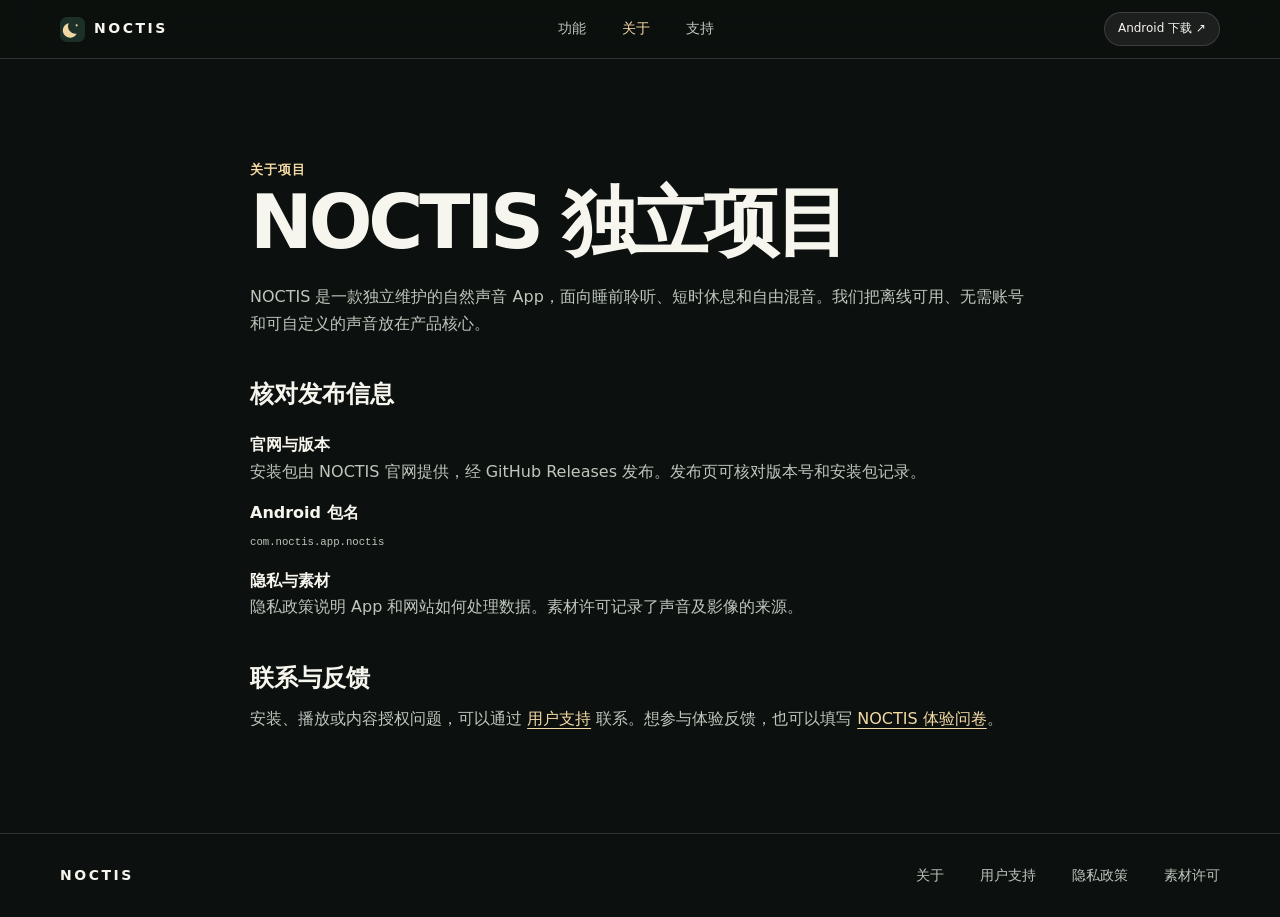
==== about.html @ 9ac9e9d8 "Explain NOCTIS features, availability and official downloads" ====
<!doctype html>
<html lang="zh-CN">
<head>
  <meta charset="utf-8">
  <meta name="viewport" content="width=device-width,initial-scale=1">
  <meta name="description" content="了解 NOCTIS 独立项目、官方发布渠道、素材许可和联系途径。">
  <title>关于 NOCTIS · 独立项目</title>
  <link rel="icon" href="assets/mark.svg">
  <link rel="stylesheet" href="assets/site.css?v=4">
  <link rel="stylesheet" href="assets/product.css?v=1">
</head>
<body>
  <header class="top"><nav class="nav" aria-label="主导航"><a class="brand" href="./"><img src="assets/mark.svg" alt="">NOCTIS</a><div class="nav-links"><a href="index.html#features">功能</a><a href="about.html" aria-current="page">关于</a><a href="support.html">支持</a></div><a class="nav-cta" href="support.html#android">Android 下载 ↗</a></nav></header>
  <main class="article">
    <p class="eyebrow">关于项目</p>
    <h1>NOCTIS 独立项目</h1>
    <p>NOCTIS 是一款独立维护的自然声音 App，面向睡前聆听、短时休息和自由混音。我们把离线可用、无需账号和可自定义的声音放在产品核心。</p>
    <h2>核对发布信息</h2>
    <dl class="trust-list">
      <div><dt>官网与版本</dt><dd>安装包由 NOCTIS 官网提供，经 <a href="https://github.com/Evan09ang/noctis-site/releases">GitHub Releases</a> 发布。发布页可核对版本号和安装包记录。</dd></div>
      <div><dt>Android 包名</dt><dd><code>com.noctis.app.noctis</code></dd></div>
      <div><dt>隐私与素材</dt><dd><a href="privacy.html">隐私政策</a>说明 App 和网站如何处理数据。<a href="credits.html">素材许可</a>记录了声音及影像的来源。</dd></div>
    </dl>
    <h2>联系与反馈</h2>
    <p>安装、播放或内容授权问题，可以通过 <a href="support.html">用户支持</a> 联系。想参与体验反馈，也可以填写 <a href="https://v.wjx.cn/vm/Q10hQEz.aspx" rel="noopener noreferrer" target="_blank">NOCTIS 体验问卷</a>。</p>
  </main>
  <footer class="footer"><div class="wrap"><a class="brand" href="./">NOCTIS</a><nav aria-label="页脚导航"><a href="about.html" aria-current="page">关于</a><a href="support.html">用户支持</a><a href="privacy.html">隐私政策</a><a href="credits.html">素材许可</a></nav></div></footer>
</body>
</html>
---- assets/site.css ----
:root {
  color-scheme: dark;
  --bg: #0c100e;
  --panel: #17201a;
  --ink: #f6f5ee;
  --muted: #bdc7bc;
  --gold: #f4d9a4;
  --line: #ffffff24;
  --page: 1160px;
  --radius: 32px;
  --ease: cubic-bezier(.22, .75, .22, 1);
  font-family: system-ui, "PingFang SC", "Microsoft YaHei", sans-serif;
}
* { box-sizing: border-box; }
[hidden] { display: none !important; }
html { scroll-behavior: smooth; scroll-padding-top: 80px; }
body { margin: 0; background: var(--bg); color: var(--ink); line-height: 1.65; }
a { color: inherit; text-decoration: none; }
button, input { font: inherit; }
button { cursor: pointer; color: inherit; }
img { display: block; max-width: 100%; }
h1, h2, h3, p, figure { margin: 0; }
p { color: var(--muted); }
a:focus-visible, button:focus-visible, input:focus-visible, summary:focus-visible { outline: 2px solid #b99252; outline-offset: 5px; }
.wrap { width: min(var(--page), calc(100% - 72px)); margin-inline: auto; }
.skip { position: fixed; z-index: 20; top: 10px; left: 12px; transform: translateY(-150%); background: var(--gold); color: var(--bg); border-radius: 10px; padding: 8px 15px; }
.skip:focus { transform: none; }

.top { position: sticky; z-index: 5; top: 0; background: #0c100ef0; backdrop-filter: blur(18px); border-bottom: 1px solid var(--line); }
.nav { width: min(var(--page), calc(100% - 72px)); min-height: 58px; margin: auto; display: flex; align-items: center; justify-content: space-between; gap: 18px; }
.brand { display: inline-flex; align-items: center; gap: 9px; white-space: nowrap; font-weight: 760; letter-spacing: .18em; font-size: 14px; }
.brand img { width: 25px; height: 25px; }
.nav > div, .footer nav { display: flex; gap: clamp(15px, 3vw, 36px); align-items: center; }
.nav > div a, .footer nav a { font-size: 14px; color: var(--muted); }
.nav > div a:hover, .footer nav a:hover { color: var(--ink); }
.nav-cta { background: #ffffff12; border: 1px solid var(--line); border-radius: 99px; padding: 6px 13px; font-size: 12px; white-space: nowrap; }
.nav-cta:hover { background: #ffffff23; }
.nav [aria-current="page"] { color: var(--gold); }
.eyebrow { font-size: 13px; font-weight: 690; letter-spacing: .08em; color: var(--gold); }
.button { display: inline-flex; align-items: center; justify-content: center; gap: 12px; padding: 11px 22px; min-height: 46px; border-radius: 999px; background: var(--gold); color: #231e12; font-size: 15px; font-weight: 730; transition: background .22s, transform .22s var(--ease); }
.button:hover { background: #ffeac1; transform: translateY(-2px); }

.hero { position: relative; isolation: isolate; overflow: hidden; background: #18241e; }
.hero-media, .hero-poster, .hero-video, .hero::after { position: absolute; inset: 0; width: 100%; height: 100%; object-fit: cover; }
.hero-media { z-index: -2; }
.hero-video { opacity: 0; transition: opacity .8s var(--ease); }
.hero-video.is-ready { opacity: 1; }
.hero::after { content: ""; z-index: -1; background: linear-gradient(90deg,#0b1411ed 5%,#0b1411ba 43%,#0a120d42 78%), linear-gradient(0deg,#0c100e 0%,transparent 35%); }
.hero-layout { min-height: min(760px, max(650px, 83svh)); display: grid; grid-template-columns: minmax(0,1.23fr) minmax(0,.77fr); gap: clamp(28px,6vw,94px); align-items: center; padding-block: 58px 72px; }
.hero h1 { font-size: clamp(64px, 8.5vw, 132px); line-height: 1.04; letter-spacing: -.07em; font-weight: 790; margin-block: 17px 23px; }
.hero-description { color: #e5eae2; font-size: clamp(16px, 2vw, 22px); }
.hero-actions { display: flex; align-items: center; flex-wrap: wrap; gap: 18px 24px; margin-top: 29px; }
.hero-link { font-size: 15px; color: #f6f5ee; }
.hero-link:hover, .text-link:hover { text-decoration: underline; text-underline-offset: 4px; }
.hero-device { display: grid; justify-items: center; }
.device { position: relative; width: min(100%, 280px); aspect-ratio: 390/844; padding: 6px; background: #0a0c0b; border: 1px solid #788178; border-radius: 36px; overflow: hidden; box-shadow: 0 28px 64px #0007, 0 0 0 4px #ffffff18; }
.device > img { width: 100%; height: 100%; object-fit: cover; border-radius: 29px; }
.motion { position: absolute; right: max(17px, calc((100vw - var(--page))/2)); bottom: 16px; border: 1px solid var(--line); border-radius: 999px; background: #121a15d4; padding: 7px 13px; font-size: 12px; }

.section { padding-block: clamp(64px,9vw,125px); }
.section h2 { font-size: clamp(34px, 5vw, 67px); line-height: 1.12; letter-spacing: -.055em; }
.section-heading { display: flex; justify-content: space-between; align-items: end; gap: 25px; margin-bottom: 29px; }
.section-heading .eyebrow { margin-bottom: 9px; }
.section-heading > p { max-width: 19em; font-size: 15px; }
.scene { position: relative; isolation: isolate; overflow: hidden; border-radius: var(--radius); background: var(--panel); height: clamp(300px,43vw,505px); width: 100%; }
.scene-images, .scene-image, .scene::after { position: absolute; inset: 0; width: 100%; height: 100%; z-index: -2; }
.scene-image { object-fit: cover; opacity: 0; transform: scale(1.025); transition: opacity .65s var(--ease), transform .8s var(--ease); }
.scene-image.is-current { opacity: 1; transform: none; }
.scene::after { content: ""; z-index: -1; background: linear-gradient(0deg,#06100de8,transparent 66%); }
.scene-caption { position: absolute; inset: auto 0 0; padding: clamp(19px,4vw,38px); display: flex; align-items: end; justify-content: space-between; gap: 15px; }
.scene-caption h3 { font-size: clamp(30px,5vw,57px); line-height: 1.1; letter-spacing: -.04em; }
.scene-caption p { margin-top: 7px; color: #e4ece2; }
.play { display: grid; place-items: center; border: 1px solid #ffffff55; background: #f4d9a4; color: #241e12; border-radius: 50%; width: 62px; height: 62px; flex: 0 0 auto; transition: transform .2s var(--ease), background .2s; }
.play:hover { transform: scale(1.06); background: #ffeac1; }
.play-glyph { width: 0; height: 0; margin-left: 4px; border-top: 8px solid transparent; border-bottom: 8px solid transparent; border-left: 13px solid currentColor; }
.play[aria-pressed="true"] .play-glyph { width: 13px; height: 16px; margin: 0; border: 0; border-inline: 4px solid currentColor; }
.scene-controls { display: flex; align-items: center; justify-content: space-between; gap: 14px; margin-top: 16px; }
.scene-tabs, .feature-tabs { display: flex; flex-wrap: wrap; gap: 8px; }
.scene-tabs button, .feature-tabs button { border: 1px solid var(--line); background: transparent; min-height: 43px; border-radius: 999px; padding: 6px 17px; font-size: 14px; transition: background .22s, color .22s, border-color .22s; }
.scene-tabs button:hover { background: #ffffff16; }
.scene-tabs [aria-pressed="true"] { background: var(--gold); border-color: var(--gold); color: #241e12; }
.volume { display: flex; align-items: center; gap: 10px; color: var(--muted); font-size: 13px; }
.volume input { width: clamp(58px,12vw,135px); accent-color: var(--gold); }
#audio-status:empty { display: none; }
#audio-status { margin-top: 12px; }

.features { color-scheme: light; background: #eeeae0; color: #1b231d; }
.features .eyebrow { color: #5d6656; }
.product { min-height: 570px; border-radius: var(--radius); display: grid; grid-template-columns: minmax(0,1.05fr) minmax(0,.95fr); align-items: center; gap: 26px; padding: clamp(24px,5vw,63px); background: radial-gradient(ellipse at 80% 25%,#e6eadf,#f7f4eb 65%); }
.product-copy { min-width: 0; }
.feature-tabs button { border-color: #25392729; background: #ffffff77; }
.feature-tabs button:hover { background: #e3e9db; }
.feature-tabs [aria-selected="true"] { background: #25392b; border-color: #25392b; color: #f9f7ee; }
.feature-panels { min-height: 250px; padding-top: 27px; }
.feature-panel { animation: panel-enter .38s var(--ease) both; }
@keyframes panel-enter { from { opacity: 0; transform: translateY(8px); } to { opacity: 1; transform: none; } }
.feature-panel h3 { font-size: clamp(32px, 4.3vw, 55px); line-height: 1.13; letter-spacing: -.05em; }
.feature-panel p { margin-top: 15px; max-width: 24em; color: #4b594d; }
.text-link { display: inline-block; margin-top: 14px; font-size: 15px; font-weight: 680; }
.feature-device { display: grid; justify-items: center; gap: 15px; }
.feature-device .device { width: min(100%, 225px); box-shadow: 0 20px 45px #14291b42, 0 0 0 4px #20382922; }
.feature-device .feature-screen { position: absolute; inset: 6px; width: calc(100% - 12px); height: calc(100% - 12px); opacity: 0; transition: opacity .45s var(--ease); }
.feature-screen.is-current { opacity: 1; }
.feature-device figcaption { color: #536456; font-size: 12px; }

.closing { text-align: center; background: radial-gradient(ellipse at 50% 0%,#18271d,transparent 72%); }
.closing p { margin: 14px 0 23px; }
.footer { border-top: 1px solid var(--line); padding-block: 30px; }
.footer .wrap { display: flex; justify-content: space-between; gap: 20px; flex-wrap: wrap; }
.footer nav { flex-wrap: wrap; row-gap: 10px; }
.article { width: min(780px,calc(100% - 44px)); margin: auto; padding-block: clamp(48px,8vw,100px); }
.article h1 { font-size: clamp(42px,7vw,75px); letter-spacing: -.055em; line-height: 1.12; margin-bottom: 20px; }
.article h2 { margin: 38px 0 8px; font-size: 24px; }
.article p + p { margin-top: 12px; }
.article p a, .article li a { color: var(--gold); text-decoration: underline; text-underline-offset: 4px; }
.article li { margin: .55em 0; }
.contacts, .plans { display: grid; grid-template-columns: repeat(2,minmax(0,1fr)); gap: 14px; margin: 25px 0; }
.card { border-radius: 20px; padding: 22px; background: var(--panel); border: 1px solid var(--line); overflow-wrap: anywhere; }
.card h2, .card h3 { margin: 0 0 6px; }
.card strong { font-size: 34px; color: var(--gold); }
details { border-bottom: 1px solid var(--line); padding-block: 16px; }
summary { cursor: pointer; font-weight: 650; }
details p { padding-top: 9px; }
.status-note { border-left: 2px solid var(--gold); padding-left: 14px; }
.article .button { margin-top: 16px; }

.survey-invite {
  position: fixed;
  z-index: 8;
  left: max(16px, env(safe-area-inset-left));
  bottom: max(16px, env(safe-area-inset-bottom));
  width: min(340px, calc(100% - 32px));
  padding: 21px;
  border: 1px solid #f4d9a43f;
  border-radius: 22px;
  background: #152019f5;
  backdrop-filter: blur(16px);
  box-shadow: 0 12px 36px #0006;
  animation: panel-enter .4s var(--ease) both;
}
.survey-invite h2 { padding-right: 36px; font-size: 18px; line-height: 1.35; }
.survey-invite p { margin-block: 9px 14px; font-size: 14px; }
.survey-invite .button { min-height: 44px; padding: 8px 16px; font-size: 14px; }
.survey-close {
  position: absolute;
  top: 8px;
  right: 8px;
  width: 44px;
  height: 44px;
  border: 0;
  border-radius: 50%;
  background: transparent;
  color: var(--muted);
  font-size: 23px;
  line-height: 1;
}
.survey-close:hover { background: #ffffff12; color: var(--ink); }
.cinema-off .survey-invite { animation: none; }
@media (max-width: 600px) {
  .survey-invite { bottom: calc(68px + env(safe-area-inset-bottom)); }
}

/* Motion stays on separate layers so scrolling and tab changes can overlap. */
[data-reveal] { transition: opacity .7s var(--ease), transform .85s var(--ease); }
.reveal-pending { opacity: 0; transform: translateY(25px); }
.reveal-pending:focus-within { opacity: 1; transform: none; }
.hero-inner > *, .sleep-intro > * { animation: heading-enter .95s var(--ease) both; }
.hero-inner h1, .sleep-intro h1 { animation-delay: .08s; }
.hero-description, .sleep-intro p:last-child { animation-delay: .18s; }
.hero-actions { animation-delay: .27s; }
.hero-device { animation: device-enter 1.15s .14s var(--ease) both; }
.play { position: relative; }
.play[aria-pressed="true"]::after {
  content: "";
  position: absolute;
  inset: -1px;
  border: 1px solid var(--gold);
  border-radius: inherit;
  pointer-events: none;
  animation: pulse-ring 2.4s ease-out infinite;
}
.button:active, .play:active { transform: scale(.96); }
.scene-tabs button:active, .feature-tabs button:active, .tool-button:active { transform: scale(.95); }
.product { position: relative; isolation: isolate; }
.product::before {
  content: "";
  position: absolute;
  z-index: -1;
  inset: 0;
  border-radius: inherit;
  pointer-events: none;
  background: radial-gradient(ellipse at 77% 48%,#e4b87580,transparent 54%);
  opacity: 0;
  transition: opacity .9s var(--ease);
}
.product[data-feature="mix"]::before { opacity: .48; }
.product[data-feature="nap"]::before { opacity: 1; }
.feature-device .feature-screen { transform: scale(1.035); transition: opacity .55s var(--ease), transform .8s var(--ease); }
.feature-device .feature-screen.is-current { transform: none; }
@keyframes heading-enter {
  from { opacity: .45; transform: translateY(14px); }
  to { opacity: 1; transform: none; }
}
@keyframes device-enter {
  from { opacity: 0; transform: translateY(28px) scale(.96); }
  to { opacity: 1; transform: none; }
}
@keyframes pulse-ring {
  from { opacity: .65; transform: scale(1); }
  75%, to { opacity: 0; transform: scale(1.46); }
}
@keyframes hero-depth { to { transform: translateY(7%) scale(1.18); } }
@keyframes device-depth { to { transform: translateY(-34px) scale(.96); } }
@keyframes scroll-progress { from { transform: scaleX(0); } to { transform: scaleX(1); } }

@supports (animation-timeline: scroll()) {
  @media (prefers-reduced-motion: no-preference) {
    .landing .top::after {
      content: "";
      position: absolute;
      inset: auto 0 -1px;
      height: 2px;
      background: var(--gold);
      transform-origin: left;
      animation: scroll-progress linear both;
      animation-timeline: scroll(root block);
    }
    .hero-media { animation: hero-depth linear both; animation-timeline: scroll(root block); animation-range: 0px 700px; }
  }
  @media (min-width: 751px) and (prefers-reduced-motion: no-preference) {
    .hero-device .device { animation: device-depth linear both; animation-timeline: scroll(root block); animation-range: 0px 700px; }
  }
}

.sleep-main {
  padding-block: clamp(53px, 8vw, 102px);
  background: radial-gradient(ellipse at 76% 15%, #253a2d 0%, transparent 52%);
}
.sleep-intro { margin-bottom: clamp(24px, 5vw, 49px); }
.sleep-intro h1 { font-size: clamp(46px, 8vw, 96px); line-height: 1.07; letter-spacing: -.06em; margin: 10px 0 15px; }
.sleep-intro p:last-child { max-width: 32em; }
.sleep-card { padding: clamp(19px, 4vw, 45px); border: 1px solid var(--line); border-radius: var(--radius); background: #152019; }
.sleep-card h2 { font-size: clamp(25px, 3vw, 40px); line-height: 1.14; letter-spacing: -.04em; }
.sleep-card h2 + p { margin-top: 10px; }
.breathing { display: grid; align-items: center; grid-template-columns: minmax(0,1fr) minmax(0,1fr); gap: 20px; background: radial-gradient(ellipse at 79% 51%, #2b4936, #152019 63%); }
.breath-stage { display: grid; place-items: center; min-height: clamp(200px, 28vw, 315px); position: relative; isolation: isolate; }
.breath-stage::before {
  content: "";
  position: absolute;
  z-index: -1;
  width: min(78%, 245px);
  aspect-ratio: 1;
  border-radius: 50%;
  border: 1px solid #cce1b94a;
  box-shadow: 0 0 0 16px #cce1b912, 0 0 0 32px #cce1b909;
}
.breath-orb {
  width: min(70%, 181px);
  aspect-ratio: 1;
  border-radius: 50%;
  border: 1px solid #d1e2b8;
  background: radial-gradient(circle at 32% 24%, #c6d7a8, #638468 45%, #1c3e2c 90%);
  box-shadow: inset 0 0 22px #eeefd23b, 0 0 38px #b0cda340;
  transform: scale(.82);
  animation: breathe 10s infinite paused;
}
.breath-stage[data-state="running"] .breath-orb { animation-play-state: running; }
.breath-stage[data-state="idle"] .breath-orb { animation: none; }
.breath-phase { position: absolute; color: #fffcef; background: #142019db; border: 1px solid #e2ebce47; padding: 5px 14px; border-radius: 999px; font-size: 14px; }
@keyframes breathe {
  0% { transform: scale(.82); animation-timing-function: cubic-bezier(.4,0,.3,1); }
  40% { transform: scale(1.13); animation-timing-function: cubic-bezier(.4,0,.3,1); }
  100% { transform: scale(.82); }
}
.tool-actions { display: flex; flex-wrap: wrap; align-items: center; gap: 8px; margin-top: 21px; }
.tool-button { border: 1px solid var(--line); background: #ffffff0b; border-radius: 999px; min-height: 44px; padding: 8px 15px; transition: background .2s, transform .25s var(--ease); }
.tool-button:hover { background: #ffffff1a; }
.tool-button:disabled { opacity: .48; cursor: default; transform: none; }
.tool-primary { border-color: var(--gold); background: var(--gold); color: #231e12; font-weight: 680; }
.tool-primary:hover { background: #ffeac1; }
.breath-clock { color: var(--muted); margin-inline-start: 6px; font-variant-numeric: tabular-nums; }
.sleep-grid { display: grid; grid-template-columns: repeat(2,minmax(0,1fr)); gap: 16px; margin-top: 16px; }
.sleep-form { display: grid; grid-template-columns: repeat(2,minmax(0,1fr)); gap: 12px; margin-top: 20px; }
.sleep-form label { display: grid; gap: 4px; color: var(--muted); font-size: 14px; min-width: 0; }
.sleep-form input { width: 100%; min-width: 0; min-height: 43px; border: 1px solid var(--line); border-radius: 10px; color: var(--ink); background: #0c1510; padding: 7px 10px; font-size: 16px; }
.sleep-form button { align-self: end; }
.sleep-result { display: block; min-height: 3.3em; color: var(--gold); margin-top: 15px; }
.sleep-result:not(:empty) { animation: panel-enter .42s var(--ease) both; }
.checklist { display: grid; gap: 2px; margin-top: 15px; }
.checklist label { display: flex; align-items: center; gap: 10px; min-height: 43px; cursor: pointer; }
.checklist input { width: 18px; height: 18px; flex: none; accent-color: var(--gold); }
.checklist label:has(:checked) { color: var(--muted); }
.check-progress { width: 100%; height: 4px; margin-top: 16px; overflow: hidden; border-radius: 99px; background: #ffffff20; }
.check-progress span { display: block; width: calc(var(--completed, 0) * 100%); height: 100%; background: var(--gold); border-radius: inherit; transition: width .5s var(--ease); }

@media (max-width: 750px) {
  .wrap, .nav { width: calc(100% - 40px); }
  .hero-layout { min-height: auto; grid-template-columns: 1fr; text-align: center; gap: 38px; padding-block: 58px 62px; }
  .hero h1 { font-size: clamp(59px, 13vw, 96px); margin-block: 12px 17px; }
  .hero-actions { justify-content: center; margin-top: 23px; }
  .hero::after { background: linear-gradient(180deg,#0c1713c9,#0b141186 52%,#0c100e); }
  .hero-device .device { width: min(66vw, 225px); }
  .section-heading { display: grid; gap: 10px; }
  .scene { border-radius: 23px; }
  .product { grid-template-columns: 1fr; gap: 12px; min-height: 0; }
  .feature-panels { min-height: 206px; }
  .feature-device .device { width: min(55vw, 205px); }
  .sleep-grid, .breathing { grid-template-columns: 1fr; }
  .breathing { background: radial-gradient(ellipse at 50% 76%, #2b4936, #152019 70%); }
}
@media (max-width: 450px) {
  .nav { width: calc(100% - 28px); gap: 10px; }
  .nav > div { gap: clamp(8px, 2.8vw, 13px); }
  .nav > div a { font-size: 12px; }
  .nav-cta { display: none; }
  .contacts, .plans { grid-template-columns: 1fr; }
  .scene-tabs { gap: 6px; }
  .scene-tabs button, .feature-tabs button { padding-inline: 11px; }
  .play { width: 53px; height: 53px; }
}
@media (prefers-reduced-motion: reduce) {
  html { scroll-behavior: auto; }
  *, *::before, *::after { animation-duration: .01ms !important; transition-duration: .01ms !important; }
  .reveal-pending { opacity: 1; transform: none; }
  .play[aria-pressed="true"]::after, .breath-orb { animation: none; }
}
---- assets/product.css ----
.proof-grid { display:grid; grid-template-columns:minmax(0,1fr) minmax(220px,310px); gap:clamp(28px,8vw,100px); align-items:center; max-width:920px; }
.product-proof { background:radial-gradient(ellipse at 80% 15%, #253d31, transparent 65%), #101713; }
.product-proof h2 { margin:.24em 0 .48em; font-size:clamp(2rem,5vw,3.8rem); line-height:1.12; letter-spacing:-.04em; }
.product-proof ol { padding-left:1.3em; color:var(--muted); margin:0 0 24px; }
.product-proof li + li { margin-top:8px; }
.proof-video { width:100%; max-width:310px; justify-self:center; }
.proof-video video { display:block; width:100%; aspect-ratio:9/16; object-fit:contain; border-radius:22px; background:#0a0f0d; border:1px solid var(--line); }
.proof-video figcaption { margin-top:8px; color:var(--muted); font-size:.81rem; text-align:center; }
.app-bridge { margin:28px auto 0; padding:clamp(18px,4vw,36px); border:1px solid var(--line); border-radius:24px; background:#19251e; }
.app-bridge h2 { margin-bottom:.4em; }
.app-bridge .bridge-actions { display:flex; flex-wrap:wrap; gap:12px 20px; align-items:center; margin-top:18px; }
.trust-list { display:grid; gap:15px; margin:1.1em 0; }
.trust-list dt { color:var(--ink); font-weight:650; }
.trust-list dd { color:var(--muted); margin:0; overflow-wrap:anywhere; }
.trust-list code { font-size:.82em; }
@media (max-width:620px) {
  .proof-grid { grid-template-columns:1fr; }
  .proof-video { max-width:255px; justify-self:start; }
}
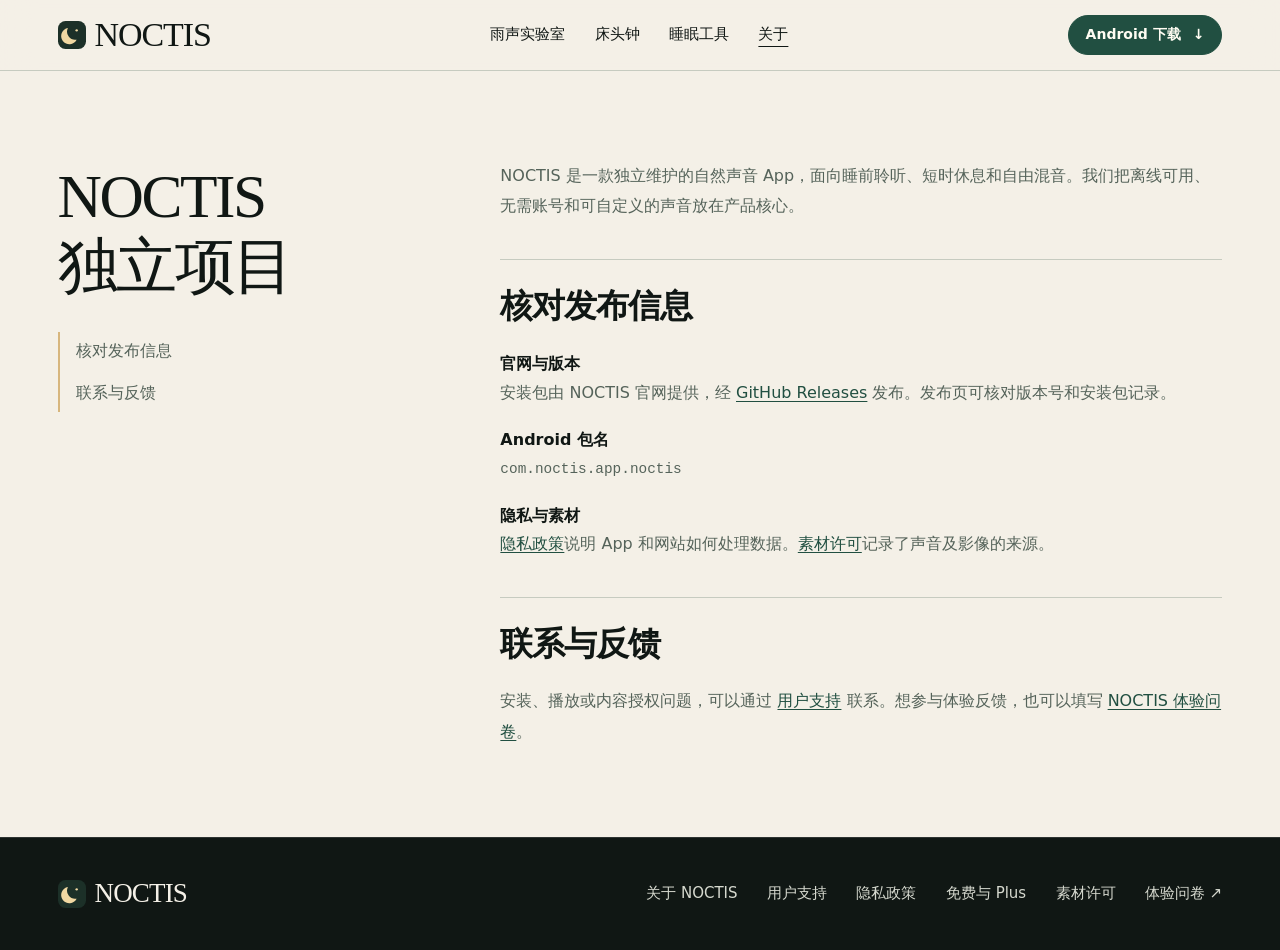
==== commit f6cd6f21: "Publish the NOCTIS 1.3.0 listening experience" ====
--- a/about.html
+++ b/about.html
@@ -6,24 +6,30 @@
   <meta name="description" content="了解 NOCTIS 独立项目、官方发布渠道、素材许可和联系途径。">
   <title>关于 NOCTIS · 独立项目</title>
   <link rel="icon" href="assets/mark.svg">
-  <link rel="stylesheet" href="assets/site.css?v=4">
-  <link rel="stylesheet" href="assets/product.css?v=1">
-</head>
-<body>
-  <header class="top"><nav class="nav" aria-label="主导航"><a class="brand" href="./"><img src="assets/mark.svg" alt="">NOCTIS</a><div class="nav-links"><a href="index.html#features">功能</a><a href="about.html" aria-current="page">关于</a><a href="support.html">支持</a></div><a class="nav-cta" href="support.html#android">Android 下载 ↗</a></nav></header>
-  <main class="article">
-    <p class="eyebrow">关于项目</p>
-    <h1>NOCTIS 独立项目</h1>
-    <p>NOCTIS 是一款独立维护的自然声音 App，面向睡前聆听、短时休息和自由混音。我们把离线可用、无需账号和可自定义的声音放在产品核心。</p>
-    <h2>核对发布信息</h2>
+  <link rel="stylesheet" href="assets/site.css?v=6">
+
+<meta name="theme-color" content="#f4f0e7"></head>
+<body class="document"><a class="skip" href="#main">跳到内容</a>
+  <header class="top">
+    <nav class="nav wrap" aria-label="主导航">
+      <a class="brand" href="index.html" aria-label="NOCTIS 首页"><img src="assets/mark.svg" alt="" width="30" height="30"><span>NOCTIS</span></a>
+      <div class="nav-links"><a href="rain.html">雨声实验室</a><a href="clock.html">床头钟</a><a href="sleep.html">睡眠工具</a><a href="about.html" aria-current="page">关于</a></div>
+      <a class="nav-cta" href="support.html#android">Android 下载 <span aria-hidden="true">↓</span></a>
+      <details class="nav-menu"><summary aria-label="导航菜单"><i aria-hidden="true"></i></summary><div><a href="rain.html">雨声实验室</a><a href="clock.html">床头钟</a><a href="sleep.html">睡眠工具</a><a href="about.html" aria-current="page">关于</a><a href="support.html">用户支持</a></div></details>
+    </nav>
+  </header>
+  <main class="article-shell wrap" id="main">
+    <div class="article-aside"><h1>NOCTIS 独立项目</h1><nav class="section-list" aria-label="本页目录"><a href="#about-1">核对发布信息</a><a href="#about-2">联系与反馈</a></nav></div>
+    <div class="article"><p>NOCTIS 是一款独立维护的自然声音 App，面向睡前聆听、短时休息和自由混音。我们把离线可用、无需账号和可自定义的声音放在产品核心。</p>
+    <h2 id="about-1">核对发布信息</h2>
     <dl class="trust-list">
       <div><dt>官网与版本</dt><dd>安装包由 NOCTIS 官网提供，经 <a href="https://github.com/Evan09ang/noctis-site/releases">GitHub Releases</a> 发布。发布页可核对版本号和安装包记录。</dd></div>
       <div><dt>Android 包名</dt><dd><code>com.noctis.app.noctis</code></dd></div>
       <div><dt>隐私与素材</dt><dd><a href="privacy.html">隐私政策</a>说明 App 和网站如何处理数据。<a href="credits.html">素材许可</a>记录了声音及影像的来源。</dd></div>
     </dl>
-    <h2>联系与反馈</h2>
-    <p>安装、播放或内容授权问题，可以通过 <a href="support.html">用户支持</a> 联系。想参与体验反馈，也可以填写 <a href="https://v.wjx.cn/vm/Q10hQEz.aspx" rel="noopener noreferrer" target="_blank">NOCTIS 体验问卷</a>。</p>
+    <h2 id="about-2">联系与反馈</h2>
+    <p>安装、播放或内容授权问题，可以通过 <a href="support.html">用户支持</a> 联系。想参与体验反馈，也可以填写 <a href="https://v.wjx.cn/vm/Q10hQEz.aspx" rel="noopener noreferrer" target="_blank">NOCTIS 体验问卷</a>。</p></div>
   </main>
-  <footer class="footer"><div class="wrap"><a class="brand" href="./">NOCTIS</a><nav aria-label="页脚导航"><a href="about.html" aria-current="page">关于</a><a href="support.html">用户支持</a><a href="privacy.html">隐私政策</a><a href="credits.html">素材许可</a></nav></div></footer>
+  <footer class="footer"><div class="wrap"><a class="brand" href="index.html" aria-label="NOCTIS 首页"><img src="assets/mark.svg" alt="" width="30" height="30"><span>NOCTIS</span></a><nav aria-label="页脚导航"><a href="about.html" aria-current="page">关于 NOCTIS</a><a href="support.html">用户支持</a><a href="privacy.html">隐私政策</a><a href="terms.html">免费与 Plus</a><a href="credits.html">素材许可</a><a id="survey-footer" href="https://v.wjx.cn/vm/Q10hQEz.aspx" target="_blank" rel="noopener noreferrer">体验问卷 ↗</a></nav></div></footer>
 </body>
 </html>
--- a/assets/site.css
+++ b/assets/site.css
@@ -1,326 +1,156 @@
+@font-face {
+  font-family: "Instrument Serif";
+  src: url("InstrumentSerif-Regular.ttf") format("truetype");
+  font-display: swap;
+}
 :root {
-  color-scheme: dark;
-  --bg: #0c100e;
-  --panel: #17201a;
-  --ink: #f6f5ee;
-  --muted: #bdc7bc;
-  --gold: #f4d9a4;
-  --line: #ffffff24;
-  --page: 1160px;
-  --radius: 32px;
-  --ease: cubic-bezier(.22, .75, .22, 1);
+  color-scheme: light;
+  --bg: #f4f0e7;
+  --panel: #fffdf6;
+  --ink: #101714;
+  --pine: #214f41;
+  --muted: #55635a;
+  --gold: #d7b67d;
+  --line: #c6cbc0;
+  --night: #101714;
+  --paper: #f4f0e7;
+  --page: 1220px;
+  --ease: cubic-bezier(.22,.75,.22,1);
+  --serif: "Instrument Serif", "Songti SC", "Noto Serif CJK SC", "Source Han Serif SC", "SimSun", Georgia, serif;
   font-family: system-ui, "PingFang SC", "Microsoft YaHei", sans-serif;
 }
 * { box-sizing: border-box; }
 [hidden] { display: none !important; }
-html { scroll-behavior: smooth; scroll-padding-top: 80px; }
-body { margin: 0; background: var(--bg); color: var(--ink); line-height: 1.65; }
+html { scroll-behavior: smooth; scroll-padding-top: 92px; }
+body { margin: 0; background: var(--bg); color: var(--ink); line-height: 1.7; }
+button, input { font: inherit; }
+button { color: inherit; cursor: pointer; }
 a { color: inherit; text-decoration: none; }
-button, input { font: inherit; }
-button { cursor: pointer; color: inherit; }
-img { display: block; max-width: 100%; }
 h1, h2, h3, p, figure { margin: 0; }
 p { color: var(--muted); }
-a:focus-visible, button:focus-visible, input:focus-visible, summary:focus-visible { outline: 2px solid #b99252; outline-offset: 5px; }
-.wrap { width: min(var(--page), calc(100% - 72px)); margin-inline: auto; }
-.skip { position: fixed; z-index: 20; top: 10px; left: 12px; transform: translateY(-150%); background: var(--gold); color: var(--bg); border-radius: 10px; padding: 8px 15px; }
+img { display: block; max-width: 100%; }
+::selection { background: #c8d8c5; color: var(--night); }
+:focus-visible { outline: 3px solid #ae812b; outline-offset: 4px; }
+.wrap { width: min(var(--page), calc(100% - clamp(36px, 9vw, 156px))); margin-inline: auto; }
+.skip { position: fixed; left: 12px; top: 10px; z-index: 20; background: var(--paper); color: var(--ink); padding: 8px 16px; transform: translateY(-165%); }
 .skip:focus { transform: none; }
+.top { position: sticky; top: 0; z-index: 8; background: rgb(244 240 231 / 94%); backdrop-filter: blur(16px); border-bottom: 1px solid var(--line); }
+.nav { display: flex; align-items: center; min-height: 70px; gap: clamp(12px, 3vw, 45px); }
+.brand { display: inline-flex; align-items: center; gap: 9px; white-space: nowrap; font: 400 34px/.98 "Instrument Serif", Georgia, serif; letter-spacing: -.032em; }
+.brand img { width: 28px; height: 28px; }
+.nav-links, .footer nav { display: flex; flex-wrap: wrap; align-items: center; gap: clamp(12px, 2.3vw, 33px); }
+.nav-links { margin: 0 auto; }
+.nav-links a, .footer nav a { display: inline-flex; align-items: center; min-height: 44px; font-size: 15px; }
+.nav-links a:hover, .footer nav a:hover, .nav a[aria-current="page"] { text-decoration: underline; text-underline-offset: .45em; }
+.nav-cta, .button, .tool-primary {
+  display: inline-flex; align-items: center; justify-content: center; gap: 12px; min-height: 46px; padding: 8px 20px;
+  font-size: 15px; font-weight: 620; line-height: 1.4; border: 1px solid var(--pine); border-radius: 99px;
+  background: var(--pine); color: #fffdf3; transition: background .2s, transform .22s var(--ease);
+}
+.nav-cta { min-height: 40px; padding-inline: 17px; font-size: 14px; white-space: nowrap; }
+.button:hover, .nav-cta:hover, .tool-primary:hover { background: #173e32; }
+.button:active, .tool-primary:active { transform: scale(.97); }
+.nav-menu { display: none; }
+.footer { background: var(--night); color: var(--paper); border-top: 1px solid #ffffff20; padding-block: 34px; }
+.footer .wrap { display: flex; align-items: center; justify-content: space-between; gap: 24px; }
+.footer nav { color: #d6d9cf; }
+.footer .brand { font-size: 27px; }
+.text-link { display: inline-flex; align-items: center; gap: 6px; min-height: 44px; color: var(--pine); font-weight: 650; }
+.text-link:hover { text-decoration: underline; text-underline-offset: .3em; }
+.section-heading { display: flex; align-items: center; justify-content: space-between; gap: 16px; margin-bottom: clamp(22px, 3vw, 42px); }
+.section-heading h2, .demo h2, .tool-title h1, .sleep-intro h1, .article-aside h1 {
+  font-family: var(--serif); font-weight: 500; line-height: 1.15; letter-spacing: -.04em; text-wrap: balance;
+}
+.section-heading h2, .demo h2 { font-size: clamp(32px, 4.6vw, 65px); }
+.tool-title h1, .sleep-intro h1, .article-aside h1 { font-size: clamp(42px, 6.2vw, 82px); }
+.tool-title, .sleep-intro { display: flex; align-items: end; flex-wrap: wrap; justify-content: space-between; gap: 12px 24px; padding-bottom: clamp(18px, 2.6vw, 32px); margin-bottom: clamp(22px, 3vw, 36px); border-bottom: 1px solid var(--line); }
+.article-shell { display: grid; grid-template-columns: minmax(185px,.66fr) minmax(0,1.4fr); gap: clamp(45px,8vw,132px); align-items: start; padding-block: clamp(40px, 7vw, 100px); }
+.article-aside { position: sticky; top: 110px; }
+.article-aside h1 { font-size: clamp(38px, 4.8vw, 66px); }
+.section-list { display: grid; margin-top: 30px; padding-left: 16px; border-left: 2px solid var(--gold); gap: 4px; }
+.section-list a { display: flex; align-items: center; min-height: 38px; color: var(--muted); }
+.section-list a:hover { text-decoration: underline; color: var(--pine); }
+.article { max-width: 760px; min-width: 0; overflow-wrap: anywhere; font-size: 16px; }
+.article p, .article li, .trust-list dd { color: var(--muted); line-height: 1.9; }
+.article h2 { font-size: clamp(23px, 2.7vw, 33px); font-weight: 600; letter-spacing: -.035em; margin: 38px 0 14px; padding-top: 18px; border-top: 1px solid var(--line); }
+.article p + p, .article .button + p { margin-top: 12px; }
+.article p a, .article li a, .article dd a { color: var(--pine); text-decoration: underline; text-underline-offset: .2em; }
+.article .button { margin: 16px 0 8px; }
+.article ul { padding-left: 1.3em; }
+.article li + li { margin-top: 12px; }
+.article code { font-family: ui-monospace, monospace; font-size: .9em; }
+.article details { border-bottom: 1px solid var(--line); }
+.article summary { cursor: pointer; font-weight: 600; padding: 14px 0; }
+.article details[open] p:last-child { padding-bottom: 20px; }
+.trust-list { display: grid; gap: 18px; }
+.trust-list dt { font-weight: 650; }
+.trust-list dd { margin: 0; }
+.status-note { border-left: 3px solid var(--gold); padding-left: 16px; }
+.plans { display: grid; margin-block: 24px; border: 1px solid var(--line); background: var(--panel); border-radius: 18px; padding: 0 22px; }
+.plans .card { padding: 20px 0; }
+.plans .card + .card { border-top: 1px solid var(--line); }
+.plans h3 { font-size: 20px; }
 
-.top { position: sticky; z-index: 5; top: 0; background: #0c100ef0; backdrop-filter: blur(18px); border-bottom: 1px solid var(--line); }
-.nav { width: min(var(--page), calc(100% - 72px)); min-height: 58px; margin: auto; display: flex; align-items: center; justify-content: space-between; gap: 18px; }
-.brand { display: inline-flex; align-items: center; gap: 9px; white-space: nowrap; font-weight: 760; letter-spacing: .18em; font-size: 14px; }
-.brand img { width: 25px; height: 25px; }
-.nav > div, .footer nav { display: flex; gap: clamp(15px, 3vw, 36px); align-items: center; }
-.nav > div a, .footer nav a { font-size: 14px; color: var(--muted); }
-.nav > div a:hover, .footer nav a:hover { color: var(--ink); }
-.nav-cta { background: #ffffff12; border: 1px solid var(--line); border-radius: 99px; padding: 6px 13px; font-size: 12px; white-space: nowrap; }
-.nav-cta:hover { background: #ffffff23; }
-.nav [aria-current="page"] { color: var(--gold); }
-.eyebrow { font-size: 13px; font-weight: 690; letter-spacing: .08em; color: var(--gold); }
-.button { display: inline-flex; align-items: center; justify-content: center; gap: 12px; padding: 11px 22px; min-height: 46px; border-radius: 999px; background: var(--gold); color: #231e12; font-size: 15px; font-weight: 730; transition: background .22s, transform .22s var(--ease); }
-.button:hover { background: #ffeac1; transform: translateY(-2px); }
-
-.hero { position: relative; isolation: isolate; overflow: hidden; background: #18241e; }
-.hero-media, .hero-poster, .hero-video, .hero::after { position: absolute; inset: 0; width: 100%; height: 100%; object-fit: cover; }
-.hero-media { z-index: -2; }
-.hero-video { opacity: 0; transition: opacity .8s var(--ease); }
-.hero-video.is-ready { opacity: 1; }
-.hero::after { content: ""; z-index: -1; background: linear-gradient(90deg,#0b1411ed 5%,#0b1411ba 43%,#0a120d42 78%), linear-gradient(0deg,#0c100e 0%,transparent 35%); }
-.hero-layout { min-height: min(760px, max(650px, 83svh)); display: grid; grid-template-columns: minmax(0,1.23fr) minmax(0,.77fr); gap: clamp(28px,6vw,94px); align-items: center; padding-block: 58px 72px; }
-.hero h1 { font-size: clamp(64px, 8.5vw, 132px); line-height: 1.04; letter-spacing: -.07em; font-weight: 790; margin-block: 17px 23px; }
-.hero-description { color: #e5eae2; font-size: clamp(16px, 2vw, 22px); }
-.hero-actions { display: flex; align-items: center; flex-wrap: wrap; gap: 18px 24px; margin-top: 29px; }
-.hero-link { font-size: 15px; color: #f6f5ee; }
-.hero-link:hover, .text-link:hover { text-decoration: underline; text-underline-offset: 4px; }
-.hero-device { display: grid; justify-items: center; }
-.device { position: relative; width: min(100%, 280px); aspect-ratio: 390/844; padding: 6px; background: #0a0c0b; border: 1px solid #788178; border-radius: 36px; overflow: hidden; box-shadow: 0 28px 64px #0007, 0 0 0 4px #ffffff18; }
-.device > img { width: 100%; height: 100%; object-fit: cover; border-radius: 29px; }
-.motion { position: absolute; right: max(17px, calc((100vw - var(--page))/2)); bottom: 16px; border: 1px solid var(--line); border-radius: 999px; background: #121a15d4; padding: 7px 13px; font-size: 12px; }
-
-.section { padding-block: clamp(64px,9vw,125px); }
-.section h2 { font-size: clamp(34px, 5vw, 67px); line-height: 1.12; letter-spacing: -.055em; }
-.section-heading { display: flex; justify-content: space-between; align-items: end; gap: 25px; margin-bottom: 29px; }
-.section-heading .eyebrow { margin-bottom: 9px; }
-.section-heading > p { max-width: 19em; font-size: 15px; }
-.scene { position: relative; isolation: isolate; overflow: hidden; border-radius: var(--radius); background: var(--panel); height: clamp(300px,43vw,505px); width: 100%; }
-.scene-images, .scene-image, .scene::after { position: absolute; inset: 0; width: 100%; height: 100%; z-index: -2; }
-.scene-image { object-fit: cover; opacity: 0; transform: scale(1.025); transition: opacity .65s var(--ease), transform .8s var(--ease); }
-.scene-image.is-current { opacity: 1; transform: none; }
-.scene::after { content: ""; z-index: -1; background: linear-gradient(0deg,#06100de8,transparent 66%); }
-.scene-caption { position: absolute; inset: auto 0 0; padding: clamp(19px,4vw,38px); display: flex; align-items: end; justify-content: space-between; gap: 15px; }
-.scene-caption h3 { font-size: clamp(30px,5vw,57px); line-height: 1.1; letter-spacing: -.04em; }
-.scene-caption p { margin-top: 7px; color: #e4ece2; }
-.play { display: grid; place-items: center; border: 1px solid #ffffff55; background: #f4d9a4; color: #241e12; border-radius: 50%; width: 62px; height: 62px; flex: 0 0 auto; transition: transform .2s var(--ease), background .2s; }
-.play:hover { transform: scale(1.06); background: #ffeac1; }
-.play-glyph { width: 0; height: 0; margin-left: 4px; border-top: 8px solid transparent; border-bottom: 8px solid transparent; border-left: 13px solid currentColor; }
-.play[aria-pressed="true"] .play-glyph { width: 13px; height: 16px; margin: 0; border: 0; border-inline: 4px solid currentColor; }
-.scene-controls { display: flex; align-items: center; justify-content: space-between; gap: 14px; margin-top: 16px; }
-.scene-tabs, .feature-tabs { display: flex; flex-wrap: wrap; gap: 8px; }
-.scene-tabs button, .feature-tabs button { border: 1px solid var(--line); background: transparent; min-height: 43px; border-radius: 999px; padding: 6px 17px; font-size: 14px; transition: background .22s, color .22s, border-color .22s; }
-.scene-tabs button:hover { background: #ffffff16; }
-.scene-tabs [aria-pressed="true"] { background: var(--gold); border-color: var(--gold); color: #241e12; }
-.volume { display: flex; align-items: center; gap: 10px; color: var(--muted); font-size: 13px; }
-.volume input { width: clamp(58px,12vw,135px); accent-color: var(--gold); }
-#audio-status:empty { display: none; }
-#audio-status { margin-top: 12px; }
-
-.features { color-scheme: light; background: #eeeae0; color: #1b231d; }
-.features .eyebrow { color: #5d6656; }
-.product { min-height: 570px; border-radius: var(--radius); display: grid; grid-template-columns: minmax(0,1.05fr) minmax(0,.95fr); align-items: center; gap: 26px; padding: clamp(24px,5vw,63px); background: radial-gradient(ellipse at 80% 25%,#e6eadf,#f7f4eb 65%); }
-.product-copy { min-width: 0; }
-.feature-tabs button { border-color: #25392729; background: #ffffff77; }
-.feature-tabs button:hover { background: #e3e9db; }
-.feature-tabs [aria-selected="true"] { background: #25392b; border-color: #25392b; color: #f9f7ee; }
-.feature-panels { min-height: 250px; padding-top: 27px; }
-.feature-panel { animation: panel-enter .38s var(--ease) both; }
-@keyframes panel-enter { from { opacity: 0; transform: translateY(8px); } to { opacity: 1; transform: none; } }
-.feature-panel h3 { font-size: clamp(32px, 4.3vw, 55px); line-height: 1.13; letter-spacing: -.05em; }
-.feature-panel p { margin-top: 15px; max-width: 24em; color: #4b594d; }
-.text-link { display: inline-block; margin-top: 14px; font-size: 15px; font-weight: 680; }
-.feature-device { display: grid; justify-items: center; gap: 15px; }
-.feature-device .device { width: min(100%, 225px); box-shadow: 0 20px 45px #14291b42, 0 0 0 4px #20382922; }
-.feature-device .feature-screen { position: absolute; inset: 6px; width: calc(100% - 12px); height: calc(100% - 12px); opacity: 0; transition: opacity .45s var(--ease); }
-.feature-screen.is-current { opacity: 1; }
-.feature-device figcaption { color: #536456; font-size: 12px; }
-
-.closing { text-align: center; background: radial-gradient(ellipse at 50% 0%,#18271d,transparent 72%); }
-.closing p { margin: 14px 0 23px; }
-.footer { border-top: 1px solid var(--line); padding-block: 30px; }
-.footer .wrap { display: flex; justify-content: space-between; gap: 20px; flex-wrap: wrap; }
-.footer nav { flex-wrap: wrap; row-gap: 10px; }
-.article { width: min(780px,calc(100% - 44px)); margin: auto; padding-block: clamp(48px,8vw,100px); }
-.article h1 { font-size: clamp(42px,7vw,75px); letter-spacing: -.055em; line-height: 1.12; margin-bottom: 20px; }
-.article h2 { margin: 38px 0 8px; font-size: 24px; }
-.article p + p { margin-top: 12px; }
-.article p a, .article li a { color: var(--gold); text-decoration: underline; text-underline-offset: 4px; }
-.article li { margin: .55em 0; }
-.contacts, .plans { display: grid; grid-template-columns: repeat(2,minmax(0,1fr)); gap: 14px; margin: 25px 0; }
-.card { border-radius: 20px; padding: 22px; background: var(--panel); border: 1px solid var(--line); overflow-wrap: anywhere; }
-.card h2, .card h3 { margin: 0 0 6px; }
-.card strong { font-size: 34px; color: var(--gold); }
-details { border-bottom: 1px solid var(--line); padding-block: 16px; }
-summary { cursor: pointer; font-weight: 650; }
-details p { padding-top: 9px; }
-.status-note { border-left: 2px solid var(--gold); padding-left: 14px; }
-.article .button { margin-top: 16px; }
-
-.survey-invite {
-  position: fixed;
-  z-index: 8;
-  left: max(16px, env(safe-area-inset-left));
-  bottom: max(16px, env(safe-area-inset-bottom));
-  width: min(340px, calc(100% - 32px));
-  padding: 21px;
-  border: 1px solid #f4d9a43f;
-  border-radius: 22px;
-  background: #152019f5;
-  backdrop-filter: blur(16px);
-  box-shadow: 0 12px 36px #0006;
-  animation: panel-enter .4s var(--ease) both;
-}
-.survey-invite h2 { padding-right: 36px; font-size: 18px; line-height: 1.35; }
-.survey-invite p { margin-block: 9px 14px; font-size: 14px; }
-.survey-invite .button { min-height: 44px; padding: 8px 16px; font-size: 14px; }
-.survey-close {
-  position: absolute;
-  top: 8px;
-  right: 8px;
-  width: 44px;
-  height: 44px;
-  border: 0;
-  border-radius: 50%;
-  background: transparent;
-  color: var(--muted);
-  font-size: 23px;
-  line-height: 1;
-}
-.survey-close:hover { background: #ffffff12; color: var(--ink); }
-.cinema-off .survey-invite { animation: none; }
-@media (max-width: 600px) {
-  .survey-invite { bottom: calc(68px + env(safe-area-inset-bottom)); }
-}
-
-/* Motion stays on separate layers so scrolling and tab changes can overlap. */
-[data-reveal] { transition: opacity .7s var(--ease), transform .85s var(--ease); }
-.reveal-pending { opacity: 0; transform: translateY(25px); }
-.reveal-pending:focus-within { opacity: 1; transform: none; }
-.hero-inner > *, .sleep-intro > * { animation: heading-enter .95s var(--ease) both; }
-.hero-inner h1, .sleep-intro h1 { animation-delay: .08s; }
-.hero-description, .sleep-intro p:last-child { animation-delay: .18s; }
-.hero-actions { animation-delay: .27s; }
-.hero-device { animation: device-enter 1.15s .14s var(--ease) both; }
-.play { position: relative; }
-.play[aria-pressed="true"]::after {
-  content: "";
-  position: absolute;
-  inset: -1px;
-  border: 1px solid var(--gold);
-  border-radius: inherit;
-  pointer-events: none;
-  animation: pulse-ring 2.4s ease-out infinite;
-}
-.button:active, .play:active { transform: scale(.96); }
-.scene-tabs button:active, .feature-tabs button:active, .tool-button:active { transform: scale(.95); }
-.product { position: relative; isolation: isolate; }
-.product::before {
-  content: "";
-  position: absolute;
-  z-index: -1;
-  inset: 0;
-  border-radius: inherit;
-  pointer-events: none;
-  background: radial-gradient(ellipse at 77% 48%,#e4b87580,transparent 54%);
-  opacity: 0;
-  transition: opacity .9s var(--ease);
-}
-.product[data-feature="mix"]::before { opacity: .48; }
-.product[data-feature="nap"]::before { opacity: 1; }
-.feature-device .feature-screen { transform: scale(1.035); transition: opacity .55s var(--ease), transform .8s var(--ease); }
-.feature-device .feature-screen.is-current { transform: none; }
-@keyframes heading-enter {
-  from { opacity: .45; transform: translateY(14px); }
-  to { opacity: 1; transform: none; }
-}
-@keyframes device-enter {
-  from { opacity: 0; transform: translateY(28px) scale(.96); }
-  to { opacity: 1; transform: none; }
-}
-@keyframes pulse-ring {
-  from { opacity: .65; transform: scale(1); }
-  75%, to { opacity: 0; transform: scale(1.46); }
-}
-@keyframes hero-depth { to { transform: translateY(7%) scale(1.18); } }
-@keyframes device-depth { to { transform: translateY(-34px) scale(.96); } }
-@keyframes scroll-progress { from { transform: scaleX(0); } to { transform: scaleX(1); } }
-
-@supports (animation-timeline: scroll()) {
-  @media (prefers-reduced-motion: no-preference) {
-    .landing .top::after {
-      content: "";
-      position: absolute;
-      inset: auto 0 -1px;
-      height: 2px;
-      background: var(--gold);
-      transform-origin: left;
-      animation: scroll-progress linear both;
-      animation-timeline: scroll(root block);
-    }
-    .hero-media { animation: hero-depth linear both; animation-timeline: scroll(root block); animation-range: 0px 700px; }
-  }
-  @media (min-width: 751px) and (prefers-reduced-motion: no-preference) {
-    .hero-device .device { animation: device-depth linear both; animation-timeline: scroll(root block); animation-range: 0px 700px; }
-  }
-}
-
-.sleep-main {
-  padding-block: clamp(53px, 8vw, 102px);
-  background: radial-gradient(ellipse at 76% 15%, #253a2d 0%, transparent 52%);
-}
-.sleep-intro { margin-bottom: clamp(24px, 5vw, 49px); }
-.sleep-intro h1 { font-size: clamp(46px, 8vw, 96px); line-height: 1.07; letter-spacing: -.06em; margin: 10px 0 15px; }
-.sleep-intro p:last-child { max-width: 32em; }
-.sleep-card { padding: clamp(19px, 4vw, 45px); border: 1px solid var(--line); border-radius: var(--radius); background: #152019; }
-.sleep-card h2 { font-size: clamp(25px, 3vw, 40px); line-height: 1.14; letter-spacing: -.04em; }
+.sleep-main { padding-block: clamp(28px,5vw,76px) clamp(48px,7vw,95px); }
+.sleep-grid { display: grid; grid-template-columns: repeat(2,minmax(0,1fr)); gap: 18px; margin-top: 18px; }
+.sleep-card { padding: clamp(22px, 3.7vw, 46px); background: var(--panel); border: 1px solid var(--line); border-radius: 18px; }
+.sleep-card h2, .app-bridge h2 { font-family: var(--serif); font-size: clamp(26px, 3vw, 42px); font-weight: 500; line-height: 1.25; letter-spacing: -.035em; }
 .sleep-card h2 + p { margin-top: 10px; }
-.breathing { display: grid; align-items: center; grid-template-columns: minmax(0,1fr) minmax(0,1fr); gap: 20px; background: radial-gradient(ellipse at 79% 51%, #2b4936, #152019 63%); }
-.breath-stage { display: grid; place-items: center; min-height: clamp(200px, 28vw, 315px); position: relative; isolation: isolate; }
-.breath-stage::before {
-  content: "";
-  position: absolute;
-  z-index: -1;
-  width: min(78%, 245px);
-  aspect-ratio: 1;
-  border-radius: 50%;
-  border: 1px solid #cce1b94a;
-  box-shadow: 0 0 0 16px #cce1b912, 0 0 0 32px #cce1b909;
-}
-.breath-orb {
-  width: min(70%, 181px);
-  aspect-ratio: 1;
-  border-radius: 50%;
-  border: 1px solid #d1e2b8;
-  background: radial-gradient(circle at 32% 24%, #c6d7a8, #638468 45%, #1c3e2c 90%);
-  box-shadow: inset 0 0 22px #eeefd23b, 0 0 38px #b0cda340;
-  transform: scale(.82);
-  animation: breathe 10s infinite paused;
-}
+.breathing, .clock-stage, .rain-visual, .demo { --ink: #f4f0e7; --muted: #c1cabe; --line: #ffffff36; color: var(--ink); }
+.breathing { display: grid; align-items: center; grid-template-columns: repeat(2,minmax(0,1fr)); background: radial-gradient(ellipse at 76% 46%, #284b3d, transparent 65%), var(--night); }
+.breath-stage { position: relative; display: grid; place-items: center; min-height: clamp(180px, 23vw, 292px); }
+.breath-stage::before, .breath-orb { content: ""; width: min(48%, 152px); aspect-ratio: 1; border-radius: 50%; }
+.breath-stage::before { position: absolute; box-shadow: 0 0 0 18px #d7b67d24, 0 0 0 38px #d7b67d16, 0 0 0 60px #d7b67d0b; }
+.breath-orb { background: radial-gradient(ellipse at 30% 24%, #f0dab0, #a5986d 55%, #5b6450); animation: breathe 10s infinite paused; }
 .breath-stage[data-state="running"] .breath-orb { animation-play-state: running; }
 .breath-stage[data-state="idle"] .breath-orb { animation: none; }
-.breath-phase { position: absolute; color: #fffcef; background: #142019db; border: 1px solid #e2ebce47; padding: 5px 14px; border-radius: 999px; font-size: 14px; }
-@keyframes breathe {
-  0% { transform: scale(.82); animation-timing-function: cubic-bezier(.4,0,.3,1); }
-  40% { transform: scale(1.13); animation-timing-function: cubic-bezier(.4,0,.3,1); }
-  100% { transform: scale(.82); }
+.breath-phase { position: absolute; background: #15291fcc; color: #fffaf0; padding: 3px 10px; border-radius: 99px; }
+@keyframes breathe { 0%, 100% { transform: scale(.84); } 40% { transform: scale(1.2); } }
+.tool-actions, .bridge-actions { display: flex; flex-wrap: wrap; gap: 10px; align-items: center; margin-top: 22px; }
+.tool-button { min-height: 44px; padding: 8px 17px; border: 1px solid var(--line); border-radius: 99px; color: inherit; background: transparent; }
+.tool-button.tool-primary { color: var(--paper); border-color: var(--pine); background: var(--pine); }
+.breathing .tool-primary, .demo .button { color: var(--night); background: var(--gold); border-color: var(--gold); }
+.tool-button:disabled { opacity: .5; cursor: default; }
+.breath-clock { margin-inline-start: 5px; font-variant-numeric: tabular-nums; }
+.sleep-form { display: grid; grid-template-columns: repeat(2,minmax(0,1fr)); gap: 12px; margin-top: 22px; align-items: end; }
+.sleep-form label { display: grid; gap: 5px; font-size: 14px; color: var(--muted); min-width: 0; }
+.sleep-form input { width: 100%; min-width: 0; min-height: 44px; padding: 8px; color: var(--ink); border: 1px solid var(--line); background: var(--paper); border-radius: 7px; }
+.sleep-result { display: block; min-height: 1.7em; margin-top: 18px; color: var(--pine); }
+.checklist { display: grid; margin-top: 18px; }
+.checklist label { display: flex; align-items: center; gap: 10px; min-height: 42px; cursor: pointer; }
+input { accent-color: var(--pine); }
+.checklist input { width: 18px; height: 18px; }
+.check-progress { height: 4px; border-radius: 4px; background: var(--line); overflow: hidden; margin-top: 16px; }
+.check-progress span { display: block; height: 100%; background: var(--pine); width: calc(var(--completed, 0) * 100%); transition: width .4s var(--ease); }
+.app-bridge { border-top: 1px solid var(--line); margin-top: 36px; padding-top: 28px; }
+.app-bridge h2 { margin-bottom: 12px; }
+.bridge-actions { gap: 10px 20px; }
+
+@media (max-width: 800px) {
+  .nav { min-height: 60px; gap: 10px; }
+  .nav > .brand { margin-right: auto; }
+  .nav-links { display: none; }
+  .nav-menu { display: block; }
+  .nav-menu summary { display: grid; place-items: center; width: 44px; height: 44px; cursor: pointer; list-style: none; }
+  .nav-menu summary::-webkit-details-marker { display: none; }
+  .nav-menu summary i { width: 22px; height: 8px; border-block: 1.5px solid var(--pine); }
+  .nav-menu[open] summary i { transform: rotate(-12deg); }
+  .nav-menu > div { position: absolute; right: 0; top: 100%; left: 0; display: grid; padding: 8px max(20px, 4.5vw) 16px; background: var(--paper); border-bottom: 1px solid var(--line); box-shadow: 0 15px 25px #10171412; }
+  .nav-menu div a { min-height: 44px; display: flex; align-items: center; }
+  .footer .wrap { align-items: start; flex-direction: column; }
+  .footer nav { gap: 0 20px; }
+  .article-shell { grid-template-columns: 1fr; gap: 25px; }
+  .article-aside { position: static; }
+  .section-list { display: flex; flex-wrap: wrap; gap: 0 15px; border: 0; border-block: 1px solid var(--line); padding: 7px 0; margin-top: 18px; }
+  .section-list a { font-size: 14px; }
 }
-.tool-actions { display: flex; flex-wrap: wrap; align-items: center; gap: 8px; margin-top: 21px; }
-.tool-button { border: 1px solid var(--line); background: #ffffff0b; border-radius: 999px; min-height: 44px; padding: 8px 15px; transition: background .2s, transform .25s var(--ease); }
-.tool-button:hover { background: #ffffff1a; }
-.tool-button:disabled { opacity: .48; cursor: default; transform: none; }
-.tool-primary { border-color: var(--gold); background: var(--gold); color: #231e12; font-weight: 680; }
-.tool-primary:hover { background: #ffeac1; }
-.breath-clock { color: var(--muted); margin-inline-start: 6px; font-variant-numeric: tabular-nums; }
-.sleep-grid { display: grid; grid-template-columns: repeat(2,minmax(0,1fr)); gap: 16px; margin-top: 16px; }
-.sleep-form { display: grid; grid-template-columns: repeat(2,minmax(0,1fr)); gap: 12px; margin-top: 20px; }
-.sleep-form label { display: grid; gap: 4px; color: var(--muted); font-size: 14px; min-width: 0; }
-.sleep-form input { width: 100%; min-width: 0; min-height: 43px; border: 1px solid var(--line); border-radius: 10px; color: var(--ink); background: #0c1510; padding: 7px 10px; font-size: 16px; }
-.sleep-form button { align-self: end; }
-.sleep-result { display: block; min-height: 3.3em; color: var(--gold); margin-top: 15px; }
-.sleep-result:not(:empty) { animation: panel-enter .42s var(--ease) both; }
-.checklist { display: grid; gap: 2px; margin-top: 15px; }
-.checklist label { display: flex; align-items: center; gap: 10px; min-height: 43px; cursor: pointer; }
-.checklist input { width: 18px; height: 18px; flex: none; accent-color: var(--gold); }
-.checklist label:has(:checked) { color: var(--muted); }
-.check-progress { width: 100%; height: 4px; margin-top: 16px; overflow: hidden; border-radius: 99px; background: #ffffff20; }
-.check-progress span { display: block; width: calc(var(--completed, 0) * 100%); height: 100%; background: var(--gold); border-radius: inherit; transition: width .5s var(--ease); }
-
-@media (max-width: 750px) {
-  .wrap, .nav { width: calc(100% - 40px); }
-  .hero-layout { min-height: auto; grid-template-columns: 1fr; text-align: center; gap: 38px; padding-block: 58px 62px; }
-  .hero h1 { font-size: clamp(59px, 13vw, 96px); margin-block: 12px 17px; }
-  .hero-actions { justify-content: center; margin-top: 23px; }
-  .hero::after { background: linear-gradient(180deg,#0c1713c9,#0b141186 52%,#0c100e); }
-  .hero-device .device { width: min(66vw, 225px); }
-  .section-heading { display: grid; gap: 10px; }
-  .scene { border-radius: 23px; }
-  .product { grid-template-columns: 1fr; gap: 12px; min-height: 0; }
-  .feature-panels { min-height: 206px; }
-  .feature-device .device { width: min(55vw, 205px); }
-  .sleep-grid, .breathing { grid-template-columns: 1fr; }
-  .breathing { background: radial-gradient(ellipse at 50% 76%, #2b4936, #152019 70%); }
-}
-@media (max-width: 450px) {
-  .nav { width: calc(100% - 28px); gap: 10px; }
-  .nav > div { gap: clamp(8px, 2.8vw, 13px); }
-  .nav > div a { font-size: 12px; }
-  .nav-cta { display: none; }
-  .contacts, .plans { grid-template-columns: 1fr; }
-  .scene-tabs { gap: 6px; }
-  .scene-tabs button, .feature-tabs button { padding-inline: 11px; }
-  .play { width: 53px; height: 53px; }
+@media (max-width: 650px) {
+  .sleep-grid, .breathing { grid-template-columns: minmax(0,1fr); }
+  .breath-stage { margin-top: 30px; margin-bottom: 12px; }
+  .nav .brand { font-size: 29px; }
+  .nav-cta { font-size: 13px; min-height: 38px; padding-inline: 12px; }
 }
 @media (prefers-reduced-motion: reduce) {
   html { scroll-behavior: auto; }
-  *, *::before, *::after { animation-duration: .01ms !important; transition-duration: .01ms !important; }
-  .reveal-pending { opacity: 1; transform: none; }
-  .play[aria-pressed="true"]::after, .breath-orb { animation: none; }
+  *, *::before, *::after { animation: none !important; transition-duration: .01ms !important; }
 }
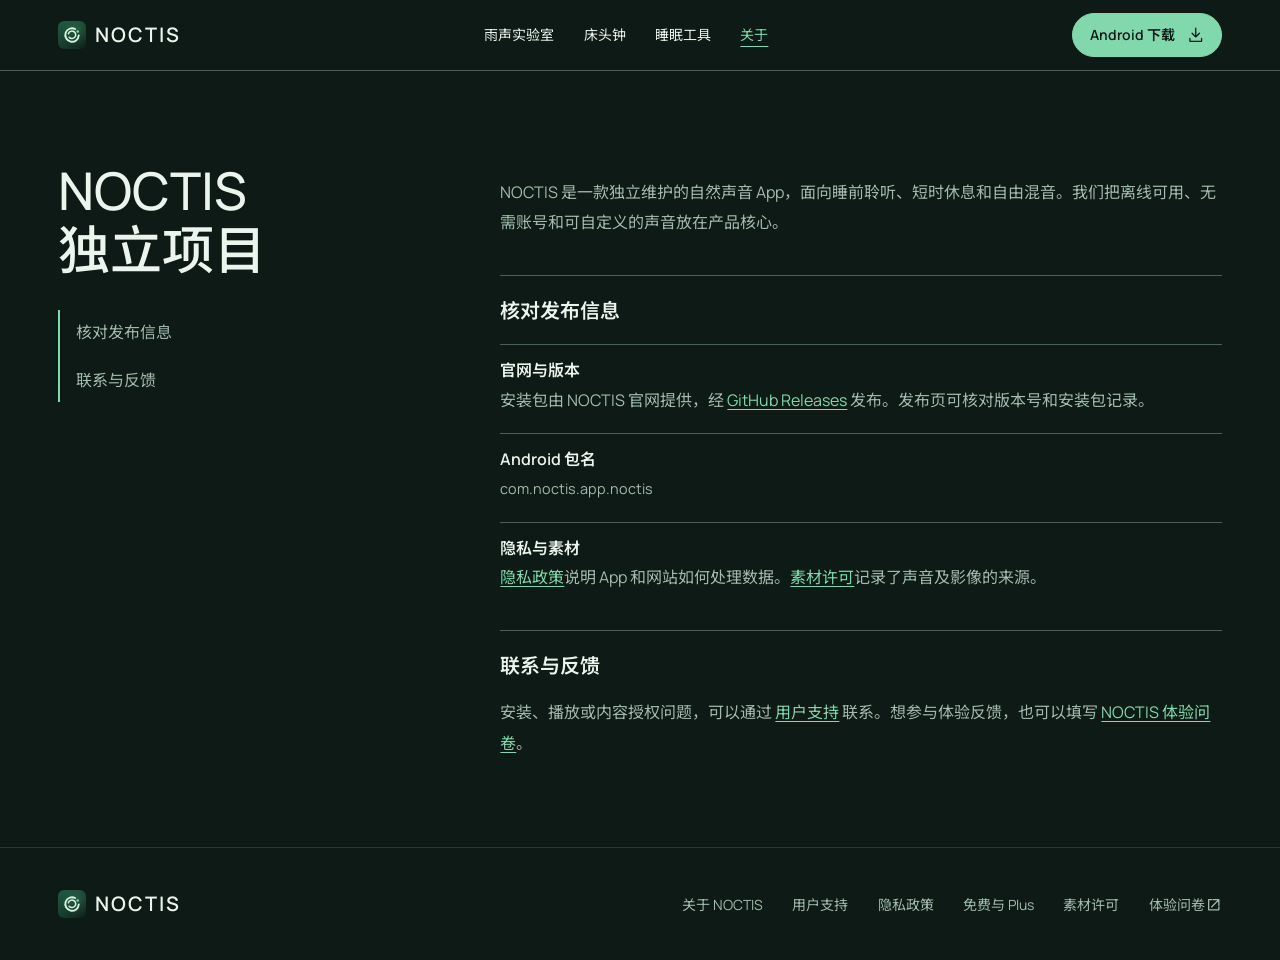
==== commit bfcacf58: "Publish NOCTIS green website and simplify the home page" ====
--- a/about.html
+++ b/about.html
@@ -6,16 +6,16 @@
   <meta name="description" content="了解 NOCTIS 独立项目、官方发布渠道、素材许可和联系途径。">
   <title>关于 NOCTIS · 独立项目</title>
   <link rel="icon" href="assets/mark.svg">
-  <link rel="stylesheet" href="assets/site.css?v=6">
+  <link rel="stylesheet" href="assets/site.css?v=7">
 
-<meta name="theme-color" content="#f4f0e7"></head>
+<meta name="theme-color" content="#0e1a15"></head>
 <body class="document"><a class="skip" href="#main">跳到内容</a>
   <header class="top">
     <nav class="nav wrap" aria-label="主导航">
       <a class="brand" href="index.html" aria-label="NOCTIS 首页"><img src="assets/mark.svg" alt="" width="30" height="30"><span>NOCTIS</span></a>
       <div class="nav-links"><a href="rain.html">雨声实验室</a><a href="clock.html">床头钟</a><a href="sleep.html">睡眠工具</a><a href="about.html" aria-current="page">关于</a></div>
-      <a class="nav-cta" href="support.html#android">Android 下载 <span aria-hidden="true">↓</span></a>
-      <details class="nav-menu"><summary aria-label="导航菜单"><i aria-hidden="true"></i></summary><div><a href="rain.html">雨声实验室</a><a href="clock.html">床头钟</a><a href="sleep.html">睡眠工具</a><a href="about.html" aria-current="page">关于</a><a href="support.html">用户支持</a></div></details>
+      <a class="nav-cta" href="support.html#android">Android 下载 <svg class="glyph" aria-hidden="true"><use href="assets/icons.svg#download"/></svg></a>
+      <details class="nav-menu"><summary aria-label="导航菜单"><svg class="glyph" aria-hidden="true"><use href="assets/icons.svg#menu"/></svg></summary><div><a href="rain.html">雨声实验室</a><a href="clock.html">床头钟</a><a href="sleep.html">睡眠工具</a><a href="about.html" aria-current="page">关于</a><a href="support.html">用户支持</a></div></details>
     </nav>
   </header>
   <main class="article-shell wrap" id="main">
@@ -30,6 +30,6 @@
     <h2 id="about-2">联系与反馈</h2>
     <p>安装、播放或内容授权问题，可以通过 <a href="support.html">用户支持</a> 联系。想参与体验反馈，也可以填写 <a href="https://v.wjx.cn/vm/Q10hQEz.aspx" rel="noopener noreferrer" target="_blank">NOCTIS 体验问卷</a>。</p></div>
   </main>
-  <footer class="footer"><div class="wrap"><a class="brand" href="index.html" aria-label="NOCTIS 首页"><img src="assets/mark.svg" alt="" width="30" height="30"><span>NOCTIS</span></a><nav aria-label="页脚导航"><a href="about.html" aria-current="page">关于 NOCTIS</a><a href="support.html">用户支持</a><a href="privacy.html">隐私政策</a><a href="terms.html">免费与 Plus</a><a href="credits.html">素材许可</a><a id="survey-footer" href="https://v.wjx.cn/vm/Q10hQEz.aspx" target="_blank" rel="noopener noreferrer">体验问卷 ↗</a></nav></div></footer>
+  <footer class="footer"><div class="wrap"><a class="brand" href="index.html" aria-label="NOCTIS 首页"><img src="assets/mark.svg" alt="" width="30" height="30"><span>NOCTIS</span></a><nav aria-label="页脚导航"><a href="about.html" aria-current="page">关于 NOCTIS</a><a href="support.html">用户支持</a><a href="privacy.html">隐私政策</a><a href="terms.html">免费与 Plus</a><a href="credits.html">素材许可</a><a id="survey-footer" href="https://v.wjx.cn/vm/Q10hQEz.aspx" target="_blank" rel="noopener noreferrer">体验问卷 <svg class="glyph" aria-hidden="true"><use href="assets/icons.svg#external"/></svg></a></nav></div></footer>
 </body>
 </html>
--- a/assets/site.css
+++ b/assets/site.css
@@ -1,128 +1,148 @@
-@font-face {
-  font-family: "Instrument Serif";
-  src: url("InstrumentSerif-Regular.ttf") format("truetype");
-  font-display: swap;
+@import url('fonts/fonts.css');
+
+:root {
+  color-scheme: dark;
+  --green-50: #ecf9f1;
+  --green-100: #d5f4e3;
+  --green-200: #abeac9;
+  --green-300: #81d8ac;
+  --green-400: #59c38e;
+  --green-500: #379f6e;
+  --green-600: #287f57;
+  --green-700: #206747;
+  --green-800: #184e38;
+  --green-900: #103b2b;
+  --background: #0e1a15;
+  --surface: #152820;
+  --surface-raised: #1c342a;
+  --secondary: #204637;
+  --brand: var(--green-300);
+  --on-brand: var(--background);
+  --text: #eaf5ee;
+  --text-muted: #a2bbae;
+  --outline: #7c9d8d;
+  --divider: #4b6156;
+  --danger: #ffabaa;
+  --font-family: 'Manrope', 'Noto Sans SC', 'PingFang SC', 'Microsoft YaHei', sans-serif;
+  --font-display: 3.25rem;
+  --font-title: 1.75rem;
+  --font-headline: 1.25rem;
+  --font-body: 1rem;
+  --font-label: .875rem;
+  --font-caption: .75rem;
+  --radius-control: 12px;
+  --radius-card: 20px;
+  --radius-panel: 28px;
+  --motion-fast: 120ms;
+  --motion-standard: 240ms;
+  --motion-slow: 400ms;
+  --ease: cubic-bezier(.2,.65,.3,1);
+  --page: 1220px;
+  font-family: var(--font-family);
 }
-:root {
-  color-scheme: light;
-  --bg: #f4f0e7;
-  --panel: #fffdf6;
-  --ink: #101714;
-  --pine: #214f41;
-  --muted: #55635a;
-  --gold: #d7b67d;
-  --line: #c6cbc0;
-  --night: #101714;
-  --paper: #f4f0e7;
-  --page: 1220px;
-  --ease: cubic-bezier(.22,.75,.22,1);
-  --serif: "Instrument Serif", "Songti SC", "Noto Serif CJK SC", "Source Han Serif SC", "SimSun", Georgia, serif;
-  font-family: system-ui, "PingFang SC", "Microsoft YaHei", sans-serif;
-}
+.glyph { width: 1.25em; height: 1.25em; flex: none; display: inline-block; vertical-align: middle; }
 * { box-sizing: border-box; }
 [hidden] { display: none !important; }
 html { scroll-behavior: smooth; scroll-padding-top: 92px; }
-body { margin: 0; background: var(--bg); color: var(--ink); line-height: 1.7; }
-button, input { font: inherit; }
+body { margin: 0; background: var(--background); color: var(--text); line-height: 1.7; }
+button, input, select, textarea { font: inherit; }
 button { color: inherit; cursor: pointer; }
 a { color: inherit; text-decoration: none; }
 h1, h2, h3, p, figure { margin: 0; }
-p { color: var(--muted); }
+p { color: var(--text-muted); }
 img { display: block; max-width: 100%; }
-::selection { background: #c8d8c5; color: var(--night); }
-:focus-visible { outline: 3px solid #ae812b; outline-offset: 4px; }
+::selection { background: var(--brand); color: var(--on-brand); }
+:focus-visible { outline: 2px solid var(--brand); outline-offset: 4px; }
 .wrap { width: min(var(--page), calc(100% - clamp(36px, 9vw, 156px))); margin-inline: auto; }
-.skip { position: fixed; left: 12px; top: 10px; z-index: 20; background: var(--paper); color: var(--ink); padding: 8px 16px; transform: translateY(-165%); }
+.skip { position: fixed; left: 12px; top: 10px; z-index: 20; background: var(--surface); color: var(--text); padding: 8px 16px; transform: translateY(-165%); }
 .skip:focus { transform: none; }
-.top { position: sticky; top: 0; z-index: 8; background: rgb(244 240 231 / 94%); backdrop-filter: blur(16px); border-bottom: 1px solid var(--line); }
+.top { position: sticky; top: 0; z-index: 8; background: var(--background); border-bottom: 1px solid var(--divider); }
 .nav { display: flex; align-items: center; min-height: 70px; gap: clamp(12px, 3vw, 45px); }
-.brand { display: inline-flex; align-items: center; gap: 9px; white-space: nowrap; font: 400 34px/.98 "Instrument Serif", Georgia, serif; letter-spacing: -.032em; }
+.brand { display: inline-flex; align-items: center; gap: 9px; white-space: nowrap; font: 600 var(--font-headline)/1 var(--font-family); letter-spacing: .1em;  }
 .brand img { width: 28px; height: 28px; }
 .nav-links, .footer nav { display: flex; flex-wrap: wrap; align-items: center; gap: clamp(12px, 2.3vw, 33px); }
 .nav-links { margin: 0 auto; }
-.nav-links a, .footer nav a { display: inline-flex; align-items: center; min-height: 44px; font-size: 15px; }
+.nav-links a, .footer nav a { display: inline-flex; align-items: center; min-height: 44px; font-size: var(--font-label); }
 .nav-links a:hover, .footer nav a:hover, .nav a[aria-current="page"] { text-decoration: underline; text-underline-offset: .45em; }
 .nav-cta, .button, .tool-primary {
   display: inline-flex; align-items: center; justify-content: center; gap: 12px; min-height: 46px; padding: 8px 20px;
-  font-size: 15px; font-weight: 620; line-height: 1.4; border: 1px solid var(--pine); border-radius: 99px;
-  background: var(--pine); color: #fffdf3; transition: background .2s, transform .22s var(--ease);
+  font-size: var(--font-label); font-weight: 600; line-height: 1.4; border: 1px solid var(--brand); border-radius: 99px;
+  background: var(--brand); color: var(--on-brand); transition: background var(--motion-fast) var(--ease), transform var(--motion-fast) var(--ease);
 }
-.nav-cta { min-height: 40px; padding-inline: 17px; font-size: 14px; white-space: nowrap; }
-.button:hover, .nav-cta:hover, .tool-primary:hover { background: #173e32; }
+.nav-cta { min-height: 44px; padding-inline: 17px; font-size: 14px; white-space: nowrap; }
+.button:hover, .nav-cta:hover, .tool-primary:hover { background: var(--green-200); }
 .button:active, .tool-primary:active { transform: scale(.97); }
 .nav-menu { display: none; }
-.footer { background: var(--night); color: var(--paper); border-top: 1px solid #ffffff20; padding-block: 34px; }
+.footer { background: var(--background); color: var(--text); border-top: 1px solid #ffffff20; padding-block: 34px; }
 .footer .wrap { display: flex; align-items: center; justify-content: space-between; gap: 24px; }
-.footer nav { color: #d6d9cf; }
-.footer .brand { font-size: 27px; }
-.text-link { display: inline-flex; align-items: center; gap: 6px; min-height: 44px; color: var(--pine); font-weight: 650; }
+.footer nav { color: var(--text-muted); }
+.footer .brand { font-size: var(--font-headline); }
+.text-link { display: inline-flex; align-items: center; gap: 6px; min-height: 44px; color: var(--brand); font-weight: 600; }
 .text-link:hover { text-decoration: underline; text-underline-offset: .3em; }
 .section-heading { display: flex; align-items: center; justify-content: space-between; gap: 16px; margin-bottom: clamp(22px, 3vw, 42px); }
 .section-heading h2, .demo h2, .tool-title h1, .sleep-intro h1, .article-aside h1 {
-  font-family: var(--serif); font-weight: 500; line-height: 1.15; letter-spacing: -.04em; text-wrap: balance;
+  font-family: var(--font-family); font-weight: 500; line-height: 1.15;  text-wrap: balance;
 }
-.section-heading h2, .demo h2 { font-size: clamp(32px, 4.6vw, 65px); }
-.tool-title h1, .sleep-intro h1, .article-aside h1 { font-size: clamp(42px, 6.2vw, 82px); }
-.tool-title, .sleep-intro { display: flex; align-items: end; flex-wrap: wrap; justify-content: space-between; gap: 12px 24px; padding-bottom: clamp(18px, 2.6vw, 32px); margin-bottom: clamp(22px, 3vw, 36px); border-bottom: 1px solid var(--line); }
+.section-heading h2, .demo h2 { font-size: var(--font-title); }
+.tool-title h1, .sleep-intro h1, .article-aside h1 { font-size: var(--font-display); }
+.tool-title, .sleep-intro { display: flex; align-items: end; flex-wrap: wrap; justify-content: space-between; gap: 12px 24px; padding-bottom: clamp(18px, 2.6vw, 32px); margin-bottom: clamp(22px, 3vw, 36px); border-bottom: 1px solid var(--divider); }
 .article-shell { display: grid; grid-template-columns: minmax(185px,.66fr) minmax(0,1.4fr); gap: clamp(45px,8vw,132px); align-items: start; padding-block: clamp(40px, 7vw, 100px); }
 .article-aside { position: sticky; top: 110px; }
-.article-aside h1 { font-size: clamp(38px, 4.8vw, 66px); }
-.section-list { display: grid; margin-top: 30px; padding-left: 16px; border-left: 2px solid var(--gold); gap: 4px; }
-.section-list a { display: flex; align-items: center; min-height: 38px; color: var(--muted); }
-.section-list a:hover { text-decoration: underline; color: var(--pine); }
+.section-list { display: grid; margin-top: 30px; padding-left: 16px; border-left: 2px solid var(--brand); gap: 4px; }
+.section-list a { display: flex; align-items: center; min-height: 44px; color: var(--text-muted); }
+.section-list a:hover { text-decoration: underline; color: var(--brand); }
 .article { max-width: 760px; min-width: 0; overflow-wrap: anywhere; font-size: 16px; }
-.article p, .article li, .trust-list dd { color: var(--muted); line-height: 1.9; }
-.article h2 { font-size: clamp(23px, 2.7vw, 33px); font-weight: 600; letter-spacing: -.035em; margin: 38px 0 14px; padding-top: 18px; border-top: 1px solid var(--line); }
+.article p, .article li, .trust-list dd { color: var(--text-muted); line-height: 1.9; }
+.article h2 { font-size: var(--font-headline); font-weight: 600;  margin: 38px 0 14px; padding-top: 18px; border-top: 1px solid var(--divider); }
 .article p + p, .article .button + p { margin-top: 12px; }
-.article p a, .article li a, .article dd a { color: var(--pine); text-decoration: underline; text-underline-offset: .2em; }
+.article p a, .article li a, .article dd a { color: var(--brand); text-decoration: underline; text-underline-offset: .2em; }
 .article .button { margin: 16px 0 8px; }
 .article ul { padding-left: 1.3em; }
 .article li + li { margin-top: 12px; }
-.article code { font-family: ui-monospace, monospace; font-size: .9em; }
-.article details { border-bottom: 1px solid var(--line); }
+.article code { font-family: var(--font-family); font-size: .9em; }
+.article details { border-bottom: 1px solid var(--divider); }
 .article summary { cursor: pointer; font-weight: 600; padding: 14px 0; }
 .article details[open] p:last-child { padding-bottom: 20px; }
 .trust-list { display: grid; gap: 18px; }
-.trust-list dt { font-weight: 650; }
+.trust-list dt { font-weight: 600; }
 .trust-list dd { margin: 0; }
-.status-note { border-left: 3px solid var(--gold); padding-left: 16px; }
-.plans { display: grid; margin-block: 24px; border: 1px solid var(--line); background: var(--panel); border-radius: 18px; padding: 0 22px; }
+.status-note { border-left: 3px solid var(--brand); padding-left: 16px; }
+.plans { display: grid; margin-block: 24px; border: 1px solid var(--divider); background: var(--surface); border-radius: var(--radius-card); padding: 0 22px; }
 .plans .card { padding: 20px 0; }
-.plans .card + .card { border-top: 1px solid var(--line); }
+.plans .card + .card { border-top: 1px solid var(--divider); }
 .plans h3 { font-size: 20px; }
 
 .sleep-main { padding-block: clamp(28px,5vw,76px) clamp(48px,7vw,95px); }
 .sleep-grid { display: grid; grid-template-columns: repeat(2,minmax(0,1fr)); gap: 18px; margin-top: 18px; }
-.sleep-card { padding: clamp(22px, 3.7vw, 46px); background: var(--panel); border: 1px solid var(--line); border-radius: 18px; }
-.sleep-card h2, .app-bridge h2 { font-family: var(--serif); font-size: clamp(26px, 3vw, 42px); font-weight: 500; line-height: 1.25; letter-spacing: -.035em; }
+.sleep-card { padding: clamp(22px, 3.7vw, 46px); background: var(--surface); border: 1px solid var(--divider); border-radius: var(--radius-card); }
+.sleep-card h2, .app-bridge h2 { font-family: var(--font-family); font-size: var(--font-title); font-weight: 500; line-height: 1.25;  }
 .sleep-card h2 + p { margin-top: 10px; }
-.breathing, .clock-stage, .rain-visual, .demo { --ink: #f4f0e7; --muted: #c1cabe; --line: #ffffff36; color: var(--ink); }
-.breathing { display: grid; align-items: center; grid-template-columns: repeat(2,minmax(0,1fr)); background: radial-gradient(ellipse at 76% 46%, #284b3d, transparent 65%), var(--night); }
+.breathing { display: grid; align-items: center; grid-template-columns: repeat(2,minmax(0,1fr)); background: radial-gradient(ellipse at 76% 46%, #284b3d, transparent 65%), var(--background); }
 .breath-stage { position: relative; display: grid; place-items: center; min-height: clamp(180px, 23vw, 292px); }
 .breath-stage::before, .breath-orb { content: ""; width: min(48%, 152px); aspect-ratio: 1; border-radius: 50%; }
-.breath-stage::before { position: absolute; box-shadow: 0 0 0 18px #d7b67d24, 0 0 0 38px #d7b67d16, 0 0 0 60px #d7b67d0b; }
-.breath-orb { background: radial-gradient(ellipse at 30% 24%, #f0dab0, #a5986d 55%, #5b6450); animation: breathe 10s infinite paused; }
+.breath-stage::before { position: absolute; box-shadow: 0 0 0 18px #81d8ac24, 0 0 0 38px #81d8ac16, 0 0 0 60px #81d8ac0b; }
+.breath-orb { background: radial-gradient(ellipse at 30% 24%, var(--green-200), var(--green-500) 55%, var(--green-800)); animation: breathe 10s infinite paused; }
 .breath-stage[data-state="running"] .breath-orb { animation-play-state: running; }
 .breath-stage[data-state="idle"] .breath-orb { animation: none; }
-.breath-phase { position: absolute; background: #15291fcc; color: #fffaf0; padding: 3px 10px; border-radius: 99px; }
+.breath-phase { position: absolute; background: var(--background); color: var(--text); padding: 3px 10px; border-radius: 99px; }
 @keyframes breathe { 0%, 100% { transform: scale(.84); } 40% { transform: scale(1.2); } }
 .tool-actions, .bridge-actions { display: flex; flex-wrap: wrap; gap: 10px; align-items: center; margin-top: 22px; }
-.tool-button { min-height: 44px; padding: 8px 17px; border: 1px solid var(--line); border-radius: 99px; color: inherit; background: transparent; }
-.tool-button.tool-primary { color: var(--paper); border-color: var(--pine); background: var(--pine); }
-.breathing .tool-primary, .demo .button { color: var(--night); background: var(--gold); border-color: var(--gold); }
+.tool-button { min-height: 44px; padding: 8px 17px; border: 1px solid var(--divider); border-radius: 99px; color: inherit; background: transparent; }
+.tool-button.tool-primary { color: var(--on-brand); border-color: var(--brand); background: var(--brand); }
+.breathing .tool-primary, .demo .button { color: var(--background); background: var(--brand); border-color: var(--brand); }
 .tool-button:disabled { opacity: .5; cursor: default; }
 .breath-clock { margin-inline-start: 5px; font-variant-numeric: tabular-nums; }
 .sleep-form { display: grid; grid-template-columns: repeat(2,minmax(0,1fr)); gap: 12px; margin-top: 22px; align-items: end; }
-.sleep-form label { display: grid; gap: 5px; font-size: 14px; color: var(--muted); min-width: 0; }
-.sleep-form input { width: 100%; min-width: 0; min-height: 44px; padding: 8px; color: var(--ink); border: 1px solid var(--line); background: var(--paper); border-radius: 7px; }
-.sleep-result { display: block; min-height: 1.7em; margin-top: 18px; color: var(--pine); }
+.sleep-form label { display: grid; gap: 5px; font-size: 14px; color: var(--text-muted); min-width: 0; }
+.sleep-form input { width: 100%; min-width: 0; min-height: 44px; padding: 8px; color: var(--text); border: 1px solid var(--outline); background: var(--surface-raised); border-radius: var(--radius-control); }
+.sleep-result { display: block; min-height: 1.7em; margin-top: 18px; color: var(--brand); }
 .checklist { display: grid; margin-top: 18px; }
 .checklist label { display: flex; align-items: center; gap: 10px; min-height: 42px; cursor: pointer; }
-input { accent-color: var(--pine); }
+input { accent-color: var(--brand); }
 .checklist input { width: 18px; height: 18px; }
-.check-progress { height: 4px; border-radius: 4px; background: var(--line); overflow: hidden; margin-top: 16px; }
-.check-progress span { display: block; height: 100%; background: var(--pine); width: calc(var(--completed, 0) * 100%); transition: width .4s var(--ease); }
-.app-bridge { border-top: 1px solid var(--line); margin-top: 36px; padding-top: 28px; }
+.check-progress { height: 4px; border-radius: 4px; background: var(--divider); overflow: hidden; margin-top: 16px; }
+.check-progress span { display: block; height: 100%; background: var(--brand); width: calc(var(--completed, 0) * 100%); transition: width .4s var(--ease); }
+.app-bridge { border-top: 1px solid var(--divider); margin-top: 36px; padding-top: 28px; }
 .app-bridge h2 { margin-bottom: 12px; }
 .bridge-actions { gap: 10px 20px; }
 
@@ -133,24 +153,33 @@
   .nav-menu { display: block; }
   .nav-menu summary { display: grid; place-items: center; width: 44px; height: 44px; cursor: pointer; list-style: none; }
   .nav-menu summary::-webkit-details-marker { display: none; }
-  .nav-menu summary i { width: 22px; height: 8px; border-block: 1.5px solid var(--pine); }
-  .nav-menu[open] summary i { transform: rotate(-12deg); }
-  .nav-menu > div { position: absolute; right: 0; top: 100%; left: 0; display: grid; padding: 8px max(20px, 4.5vw) 16px; background: var(--paper); border-bottom: 1px solid var(--line); box-shadow: 0 15px 25px #10171412; }
+  .nav-menu summary .glyph { color: var(--brand); }
+    .nav-menu > div { position: absolute; right: 0; top: 100%; left: 0; display: grid; padding: 8px max(20px, 4.5vw) 16px; background: var(--surface); border-bottom: 1px solid var(--divider); box-shadow: 0 15px 25px #10171412; }
   .nav-menu div a { min-height: 44px; display: flex; align-items: center; }
   .footer .wrap { align-items: start; flex-direction: column; }
   .footer nav { gap: 0 20px; }
   .article-shell { grid-template-columns: 1fr; gap: 25px; }
   .article-aside { position: static; }
-  .section-list { display: flex; flex-wrap: wrap; gap: 0 15px; border: 0; border-block: 1px solid var(--line); padding: 7px 0; margin-top: 18px; }
+  .section-list { display: flex; flex-wrap: wrap; gap: 0 15px; border: 0; border-block: 1px solid var(--divider); padding: 7px 0; margin-top: 18px; }
   .section-list a { font-size: 14px; }
 }
 @media (max-width: 650px) {
   .sleep-grid, .breathing { grid-template-columns: minmax(0,1fr); }
   .breath-stage { margin-top: 30px; margin-bottom: 12px; }
-  .nav .brand { font-size: 29px; }
-  .nav-cta { font-size: 13px; min-height: 38px; padding-inline: 12px; }
+  .nav .brand { font-size: var(--font-headline); }
+  .nav-cta { font-size: var(--font-label); min-height: 44px; padding-inline: 12px; }
 }
 @media (prefers-reduced-motion: reduce) {
   html { scroll-behavior: auto; }
   *, *::before, *::after { animation: none !important; transition-duration: .01ms !important; }
 }
+
+.nav a[aria-current="page"] { color: var(--brand); }
+.article { padding-block: 16px 0; }
+.article .status-note { background: var(--surface-raised); border-radius: var(--radius-control); padding: 16px 20px; }
+.trust-list > div { border-top: 1px solid var(--divider); padding-top: 12px; }
+@media (max-width: 650px) {
+  .tool-title h1, .sleep-intro h1, .article-aside h1 { font-size: var(--font-title); }
+  .section-heading { align-items: start; gap: 8px; }
+  .section-heading h2 { font-size: var(--font-headline); }
+}
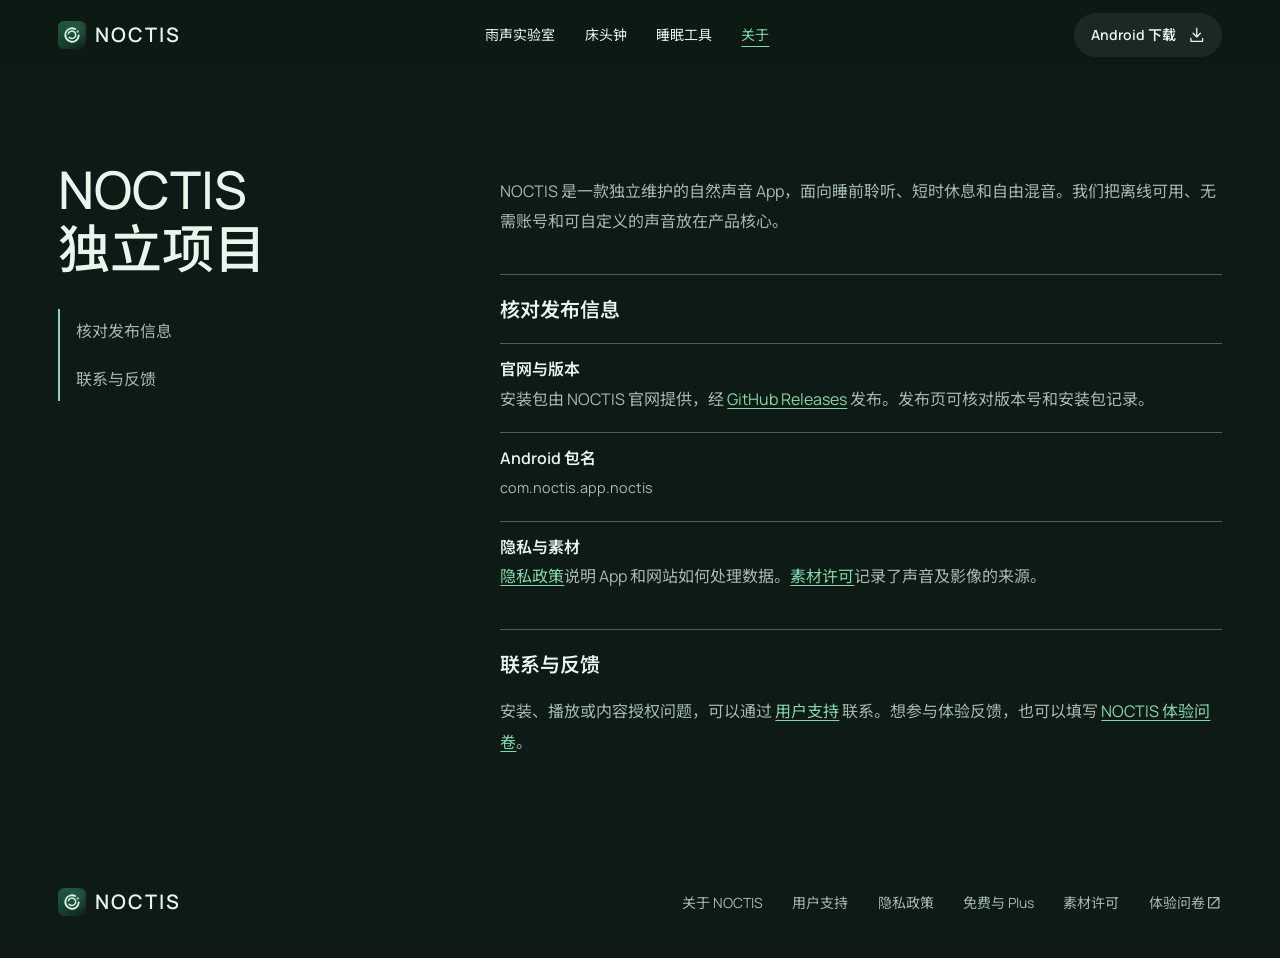
==== commit 928c1f97: "Redesign NOCTIS website for mobile and scroll interaction" ====
--- a/about.html
+++ b/about.html
@@ -6,7 +6,7 @@
   <meta name="description" content="了解 NOCTIS 独立项目、官方发布渠道、素材许可和联系途径。">
   <title>关于 NOCTIS · 独立项目</title>
   <link rel="icon" href="assets/mark.svg">
-  <link rel="stylesheet" href="assets/site.css?v=7">
+  <link rel="stylesheet" href="assets/site.css?v=8">
 
 <meta name="theme-color" content="#0e1a15"></head>
 <body class="document"><a class="skip" href="#main">跳到内容</a>
--- a/assets/site.css
+++ b/assets/site.css
@@ -56,7 +56,7 @@
 .wrap { width: min(var(--page), calc(100% - clamp(36px, 9vw, 156px))); margin-inline: auto; }
 .skip { position: fixed; left: 12px; top: 10px; z-index: 20; background: var(--surface); color: var(--text); padding: 8px 16px; transform: translateY(-165%); }
 .skip:focus { transform: none; }
-.top { position: sticky; top: 0; z-index: 8; background: var(--background); border-bottom: 1px solid var(--divider); }
+.top { position: sticky; top: 0; z-index: 8; background: #0e1a15ed; backdrop-filter: blur(18px) saturate(125%); }
 .nav { display: flex; align-items: center; min-height: 70px; gap: clamp(12px, 3vw, 45px); }
 .brand { display: inline-flex; align-items: center; gap: 9px; white-space: nowrap; font: 600 var(--font-headline)/1 var(--font-family); letter-spacing: .1em;  }
 .brand img { width: 28px; height: 28px; }
@@ -69,11 +69,11 @@
   font-size: var(--font-label); font-weight: 600; line-height: 1.4; border: 1px solid var(--brand); border-radius: 99px;
   background: var(--brand); color: var(--on-brand); transition: background var(--motion-fast) var(--ease), transform var(--motion-fast) var(--ease);
 }
-.nav-cta { min-height: 44px; padding-inline: 17px; font-size: 14px; white-space: nowrap; }
-.button:hover, .nav-cta:hover, .tool-primary:hover { background: var(--green-200); }
+.nav-cta { min-height: 44px; padding-inline: 17px; font-size: 14px; white-space: nowrap; border: 0; background: #ffffff10; color: var(--text); }
+.button:hover, .nav-cta:hover, .tool-primary:hover { background: var(--green-200); color: var(--on-brand); }
 .button:active, .tool-primary:active { transform: scale(.97); }
 .nav-menu { display: none; }
-.footer { background: var(--background); color: var(--text); border-top: 1px solid #ffffff20; padding-block: 34px; }
+.footer { background: var(--background); color: var(--text); padding-block: 34px; }
 .footer .wrap { display: flex; align-items: center; justify-content: space-between; gap: 24px; }
 .footer nav { color: var(--text-muted); }
 .footer .brand { font-size: var(--font-headline); }
@@ -154,8 +154,8 @@
   .nav-menu summary { display: grid; place-items: center; width: 44px; height: 44px; cursor: pointer; list-style: none; }
   .nav-menu summary::-webkit-details-marker { display: none; }
   .nav-menu summary .glyph { color: var(--brand); }
-    .nav-menu > div { position: absolute; right: 0; top: 100%; left: 0; display: grid; padding: 8px max(20px, 4.5vw) 16px; background: var(--surface); border-bottom: 1px solid var(--divider); box-shadow: 0 15px 25px #10171412; }
-  .nav-menu div a { min-height: 44px; display: flex; align-items: center; }
+  .nav-menu > div { position: absolute; right: 0; top: 100%; left: 0; display: grid; padding: 8px max(20px, 4.5vw) 16px; background: var(--surface); box-shadow: 0 15px 25px #10171412; }
+  .nav-menu div a { min-height: 48px; display: flex; align-items: center; }
   .footer .wrap { align-items: start; flex-direction: column; }
   .footer nav { gap: 0 20px; }
   .article-shell { grid-template-columns: 1fr; gap: 25px; }
